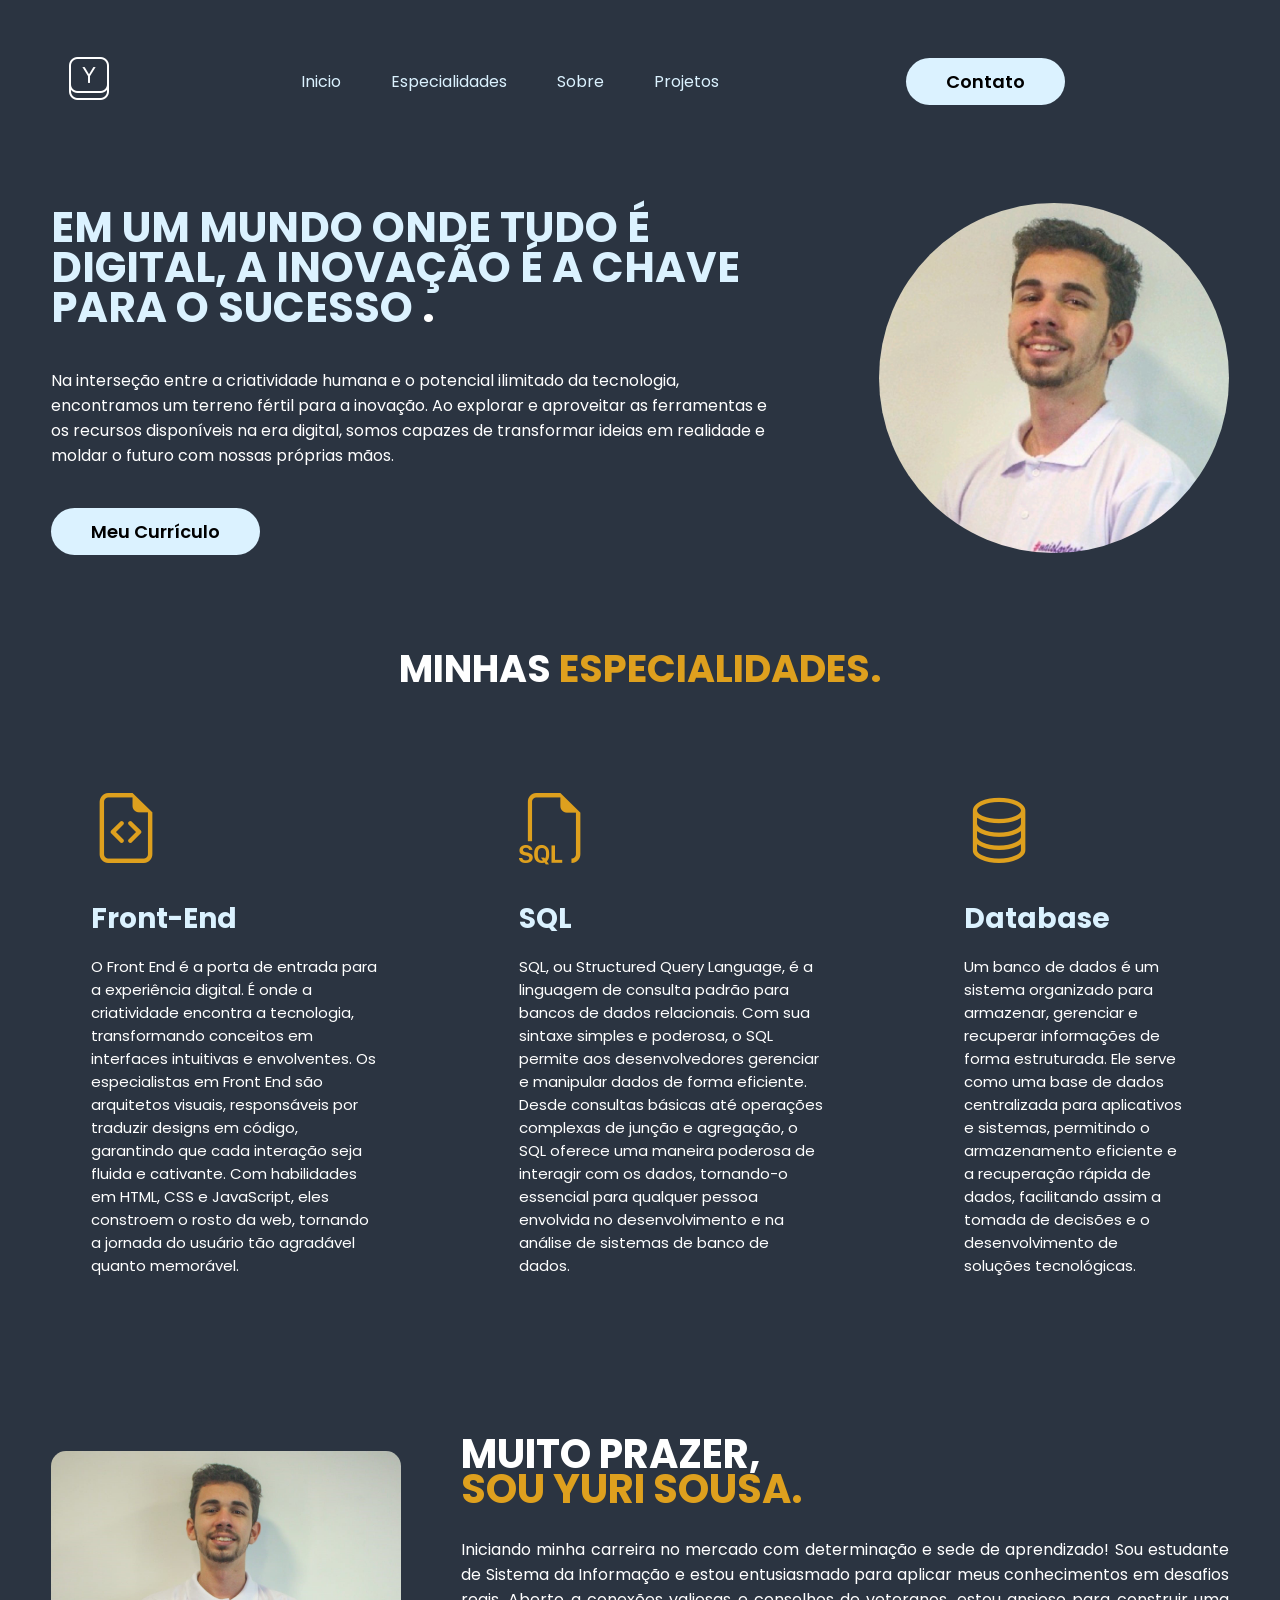
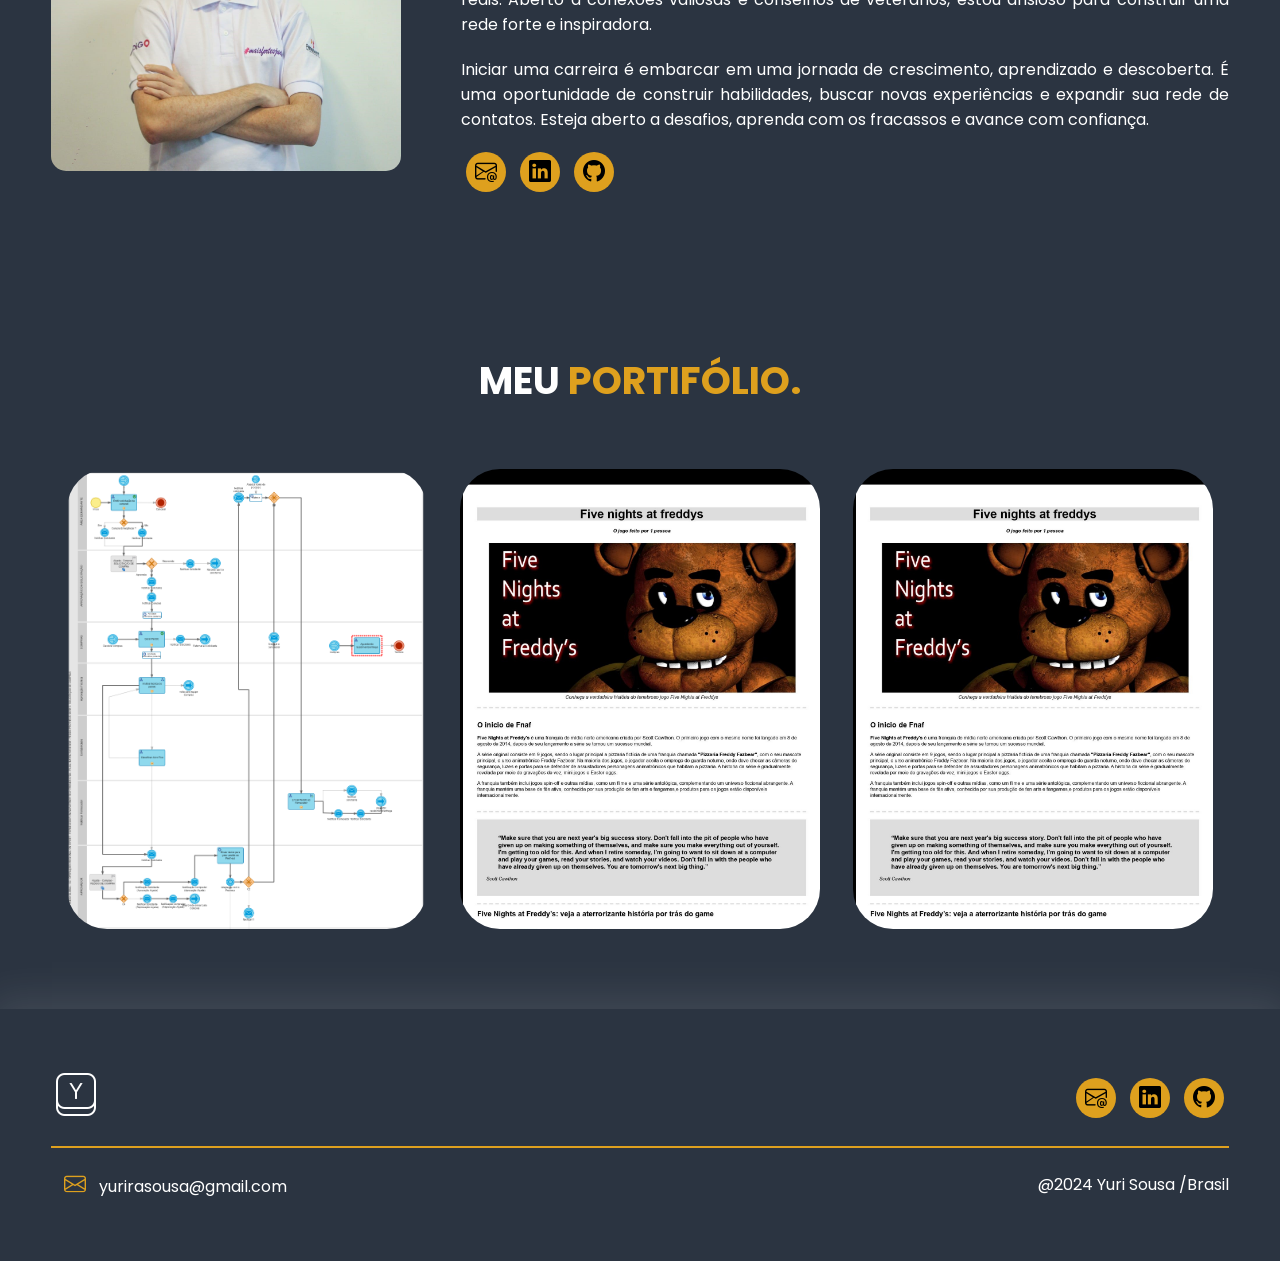
==== index.html @ 06fa5460 "Update index.html" ====
<!DOCTYPE html>
<html lang="pt-br">
<head>
    <meta charset="UTF-8">
    <meta name="viewport" content="width=device-width, initial-scale=1.0">
    <!-- google font -->
    <link rel="preconnect" href="https://fonts.googleapis.com">
    <link rel="preconnect" href="https://fonts.gstatic.com" crossorigin>
    <link href="https://fonts.googleapis.com/css2?family=Poppins:ital,wght@0,100;0,200;0,300;0,400;0,500;0,600;0,700;0,800;0,900;1,100;1,200;1,300;1,400;1,500;1,600;1,700;1,800;1,900&display=swap" rel="stylesheet">
    <!-- google font -->
    <!--boostrap -->
    <link rel="stylesheet" href="https://cdn.jsdelivr.net/npm/bootstrap-icons@1.11.3/font/bootstrap-icons.min.css">
    <!--boostrap -->
    <link rel="stylesheet" href="css/inicio.css">
    <script src="js/js.js" defer></script>
    <title>Yuri Sousa</title>
</head>
<body>
    <header>
        <div class="interface">
            <div class="logo">
                <a href="#">
                    <img src="img/icons8-tecla-y-50.png" alt="logo">
                </a>
            </div><!---Logo-->

            <nav class="menu-desktop">
                <ul>
                        <li><a href="#topo-do-site">Inicio</a></li>
                        <li><a href="#especialidades">Especialidades</a></li>
                        <li><a href="#sobre">Sobre</a></li>
                        <li><a href="#portifolio">Projetos</a></li>
                </ul>
            </nav>

            <div class="btn-contato">
                <a href="#contato"><button>Contato</button></a>
            </div><!--Btn Contato-->

            <div class="btn-abrir-menu" id="btn-menu">
                <i class="bi bi-list"></i>
            </div>

            <div class="menu-mobile" id="menu-mobile">

                <div class="btn-fechar">
                    <i class="bi bi-x"></i>
                </div> <!--btn-fechar-->

                <nav>
                    <ul>
                        <li><a href="#topo-do-site">Inicio</a></li>
                        <li><a href="#especialidades">Especialidades</a></li>
                        <li><a href="#sobre">Sobre</a></li>
                        <li><a href="#portifolio">Projetos</a></li>
                        <li><a href="#contato">Contato</a></li>
                    </ul>
                </nav>
    
            </div> <!--menu-mobile-->

            <div class="overlay-menu" id="overlay-menu">

            </div> <!--overlay-menu-->


        </div> <!--interface-->
    </header>

    <main>
        <section class="topo-do-site" id="topo-do-site">
            <div class="interface">
                <div class="flex">
                    <div class="txt-topo-site">
                        <h1>EM UM MUNDO ONDE TUDO É DIGITAL, A INOVAÇÃO É A CHAVE PARA O SUCESSO <span>.</span></h1>
                        <p>Na interseção entre a criatividade humana e o potencial ilimitado da tecnologia, encontramos um terreno fértil para a inovação. Ao explorar e aproveitar as ferramentas e os recursos disponíveis na era digital, somos capazes de transformar ideias em realidade e moldar o futuro com nossas próprias mãos.</p>
                        <div class="btn-contato">
                            <a href="pdf/curriculo.pdf" download><button>Meu Currículo</button></a>
                        </div>
                        
                    </div> <!--txt-topo-site-->
                    <div class="img-topo-site">
                        <img src="img/1664820093881.jpg" alt="minha imagem">
                    </div> <!--img-topo-site-->
                </div>
            </div><!--interface-->
        </section> <!--topo do site-->

        <section class="especialidades" id="especialidades">
            <div class="interface">
                <h2 class="titulo">MINHAS <span>ESPECIALIDADES.</span></h2>
                <div class="flex">
                    <div class="especialidades-box">
                        <i class="bi bi-file-earmark-code"></i>
                        <h3>Front-End</h3>
                        <p>O Front End é a porta de entrada para a experiência digital. É onde a criatividade encontra a tecnologia, transformando conceitos em interfaces intuitivas e envolventes. Os especialistas em Front End são arquitetos visuais, responsáveis por traduzir designs em código, garantindo que cada interação seja fluida e cativante. Com habilidades em HTML, CSS e JavaScript, eles constroem o rosto da web, tornando a jornada do usuário tão agradável quanto memorável.</p>
                    </div> <!--especialidades-box-->

                    <div class="especialidades-box">
                        <i class="bi bi-filetype-sql"></i>
                        <h3>SQL</h3>
                        <p>SQL, ou Structured Query Language, é a linguagem de consulta padrão para bancos de dados relacionais. Com sua sintaxe simples e poderosa, o SQL permite aos desenvolvedores gerenciar e manipular dados de forma eficiente. Desde consultas básicas até operações complexas de junção e agregação, o SQL oferece uma maneira poderosa de interagir com os dados, tornando-o essencial para qualquer pessoa envolvida no desenvolvimento e na análise de sistemas de banco de dados.</p>
                    </div> <!--especialidades-box-->

                    <div class="especialidades-box">
                        <i class="bi bi-database"></i>
                        <h3>Database</h3>
                        <p>Um banco de dados é um sistema organizado para armazenar, gerenciar e recuperar informações de forma estruturada. Ele serve como uma base de dados centralizada para aplicativos e sistemas, permitindo o armazenamento eficiente e a recuperação rápida de dados, facilitando assim a tomada de decisões e o desenvolvimento de soluções tecnológicas.</p>
                    </div> <!--especialidades-box-->

                </div> <!--Flex-->
            </div> <!--interface-->
        </section> <!---Especialidades--->

        <section class="sobre" id="sobre">
            <div class="interface">
                <div class="flex">
                    <div class="img-sobre">
                        <img src="img/perfil.jpg" alt="Imagem de Perfil">
                    </div> <!--img-sobre-->

                    <div class="txt-sobre">
                        <h2>MUITO PRAZER, <span>SOU YURI SOUSA.</span> </h2>
                        <P>Iniciando minha carreira no mercado com determinação e sede de aprendizado! Sou estudante de Sistema da Informação e estou entusiasmado para aplicar meus conhecimentos em desafios reais. Aberto a conexões valiosas e conselhos de veteranos, estou ansioso para construir uma rede forte e inspiradora.</P>
                        <P>Iniciar uma carreira é embarcar em uma jornada de crescimento, aprendizado e descoberta. É uma oportunidade de construir habilidades, buscar novas experiências e expandir sua rede de contatos. Esteja aberto a desafios, aprenda com os fracassos e avance com confiança.</P>

                        <div class="btn-social">
                            <a href="mailto:yurirapha74@gmail.com" target="_blank"><button><i class="bi bi-envelope-at"></i></button></a>
                            <a href="https://www.linkedin.com/in/yuri-raphael/" target="_blank"><button><i class="bi bi-linkedin"></i></button></a>
                            <a href="https://github.com/YuriRASousa" target="_blank"><button><i class="bi bi-github"></i></button></a>
                        </div>
                    </div> <!--txt-sobre-->
                </div>
            </div> <!--interface--->
        </section> <!--sobre--->

        <section class="portifolio" id="portifolio">
            <div class="interface">
                <h2 class="titulo">MEU <span>PORTIFÓLIO.</span></h2>
                <div class="flex">
                    <div class="img-port" style="background-image: url(img/cafeImageExport.png);">
                        <div class="overlay">PROJETO1</div>
                    </div>
                    <div class="img-port" style="background-image: url(img/Página\ de\ tributo_\ FNAF.jpg);">
                        <div class="overlay">PROJETO2</div>
                    </div>
                    <div class="img-port" style="background-image: url(img/Página\ de\ tributo_\ FNAF.jpg);">
                        <div class="overlay">PROJETO3</div>
                    </div>
                </div>
            </div> <!--interface-->
        </section> <!--portifolio-->
    </main>

    <footer id="contato">
        <div class="interface">
            <div class="line-footer">
                <div class="flex">
                    <div class="logo-footer">
                        <img src="img/icons8-tecla-y-50.png" alt="Logomarca da pagina">
                    </div> <!--logo-footer-->
                    <div class="btn-social">
                        <a href="mailto:yurirapha74@gmail.com" target="_blank"><button><i class="bi bi-envelope-at"></i></button></a>
                        <a href="https://www.linkedin.com/in/yuri-raphael/" target="_blank"><button><i class="bi bi-linkedin"></i></button></a>
                        <a href="https://github.com/YuriRASousa" target="_blank"><button><i class="bi bi-github"></i></button></a>
                    </div><!--btn-social-->
                </div> <!--flex-->
            </div> <!--line-footer-->
                
            <div class="line-footer borda">
                <div class="flex">
                    <div class="txt-rodape">
                        <p><i class="bi bi-envelope"></i><a href="mailto:yurirasousa@gmail.com">yurirasousa@gmail.com</a></p>
                    </div>
                    <div class="txt-rodape">
                        <p>@2024 Yuri Sousa /Brasil</p>
                    </div>
                </div> <!--flex-->
            </div> <!--line-footer-->
        </div> <!--interface-->
    </footer>
</body>
</html>
---- css/inicio.css ----
/* Estilo Geral */
*{
    margin: 0;
    padding: 0;
    box-sizing: border-box;
    font-family: "Poppins", sans-serif;
}
html{
    scroll-behavior: smooth;
}
body{
    background-color: #2B3441; /* BACKGROUND*/
    height: 100vh;
}
.interface{
    max-width: 1280px;
    margin: 0 auto;
}

.flex{
    display: flex; 
}
.btn-contato button{
    padding: 10px 40px;
    font-size: 18px;
    font-weight: 600;
    background-color: #DBF2FF; /*Cor do botao*/
    border: 0;
    border-radius: 30px;
    cursor: pointer;
    transition: .2s;
}
button:hover{
    box-shadow: 0px 0px 8px #DBF2FF; /* cor da sombra do botao */
    transform: scale(1.05);
}
h2.titulo{
    color: white;
    font-size:  38px;
    text-align: center;
}
h2.titulo span{
    color: #DEA01E;
}



/* Estilo do cabeçalho */
header{
    padding: 40px 4%;
}
header > .interface{
    display: flex;
    align-items: center;
    justify-content: space-between;
}
header a{
    color: #DBF2FF; /* cor da fonte quando o mouse NAO esta em cima */
    text-decoration: none;
    padding: 13px;
    display: inline-block;
    transition: .2s;
}
header a:hover{
    color: #DEA01E; /* cor da fonte quando o mouse esta em cima */
    transform: scale(1.05);
}
header nav ul{
    list-style-type: none;
}
header nav.menu-desktop ul li{
    display: inline-block;
    padding: 10px;
}
/* estilo menu mobile */
.menu-mobile{
    background-color: #2B3441;
    height: 100vh;
    position: fixed;
    top: 0;
    right: 0;
    z-index:  9999;
    width: 0%;
    overflow: hidden;
    transition: .5s;
}
.menu-mobile nav ul{
    text-align: right;
}

.menu-mobile nav ul li a{
    color: white;
    font-size: 20px;
    font-weight: 300;
    padding: 20px 8%;
    display: block;
}
.menu-mobile nav ul li a:hover{
    background-color: #DBF2FF;
    color: #2B3441;
}

.menu-mobile .btn-fechar{
    padding: 20px 5%;
}

.menu-mobile .btn-fechar i{
    color: #DEA01E;
    font-size: 35px;
}

.btn-abrir-menu i{
    color: #DEA01E;
    font-size: 45px;
    display: none;
}
.overlay-menu{
    background-color: #2B3441;
    width: 100%;
    height: 100%;
    position: fixed;
    top: 0;
    left: 0;
    z-index: 8888;
    display: none;
}

.menu-mobile.abrir-menu{
    width: 70%;
}
.menu-mobile.abrir-menu ~ .overlay-menu{
    display: block;
}

/* ESTILO DO TOPO DO SITE */

section.topo-do-site{
    padding: 40px 4%;
}
section.topo-do-site .flex{
    align-items: center;
    justify-content: center;
    gap: 90px;
}
.topo-do-site h1{
    color: #DBF2FF;
    font-size: 42px;
    line-height: 40px;
}
.topo-do-site .txt-topo-site h1 span{ 
    color: white; /* TROCA A COR DO PONTO */
}
.topo-do-site .txt-topo-site p{
    color: white;
    margin: 40px 0;
}
.topo-do-site  .img-topo-site img{
    /* arrumando a imagem */
    width: 350px;
    height: auto;
    border-radius: 50%;
    /* Arrumando a imagem */
    position: relative;animation: flutuar 3s ease-in-out infinite alternate;
}
@keyframes flutuar{
    0%{
        top: 0;
    }
    100%{
        top: 30px;
    }
}

/* ESTILO DAS ESPECIALIDADES */
section.especialidades{
    padding: 40px 4%;
}
section.especialidades .flex{
    gap: 60px;
}
.especialidades .especialidades-box{
    color: white;
    padding: 40px;
    margin-top:  40px;
    border-radius: 20px;
    transition: .2s;
}
.especialidades .especialidades-box:hover{
    transform: scale(1.05);
    box-shadow: 0 0 20px #DBF2FF;
}   

.especialidades .especialidades-box i{
    font-size: 70px;
    color: #DEA01E; 
}
.especialidades .especialidades-box h3{
    font-size: 28px;
    margin: 15px 0;
    color: #DBF2FF;
}
.especialidades .especialidades-box p{
    font-size: 15px;
}


/* estilo do sobre */
section.sobre{
    padding: 80px 4%;
}

.img-sobre img{ 
    width: 350px;
    height: auto;
    border-radius: 15px;
}

section.sobre .flex{
    align-items: center;
    gap: 60px;
}

.sobre .txt-sobre{
    color: white;
}

.sobre .txt-sobre h2{
    font-size: 40px;
    line-height: 35px;
    margin-bottom: 30px;
}
.sobre .txt-sobre h2 span{
    color: #DEA01E;
    display: block;
}
.sobre .txt-sobre p {
    margin: 20px 0;
    text-align: justify;
}
.btn-social button{
    width: 40px;
    height: 40px;
    border-radius: 50%;
    border: none;
    background-color:#DEA01E;
    font-size: 22px;
    cursor: pointer;
    margin: 0 5px;
    transition: .2s;
}
/* estilo do portifolio */
section.portifolio{
    padding: 80px 4%;
}

section.portifolio .flex{
    justify-content: space-around;
    margin-top: 60px;
}

.img-port{
    width: 360px;
    height: 460px;
    background-size: cover;    
    background-position: 100% 0%;
    transition: 8s;
    cursor: pointer;
    border-radius: 40px;
    position: relative;
}
.img-port:hover{
    background-position: 100% 100%;
}
.overlay{
    position: absolute;
    top: 0;
    left: 0;
    width: 100%;
    height: 100%;
    border-radius: 40px;
    display: flex;
    align-items: center;
    justify-content: center;
    font-size: 24px;
    font-weight: 600;
    background-color: #000000b8;
    color: white;
    opacity: 0;
    transition: .5s;
}
.overlay:hover{
    opacity: 1;
}

/* ESTILO DO RODA PE */

footer{
    padding: 40px 4%;
    box-shadow: 0 0 40px 10px rgba(255, 255, 255, 0.11);
}

footer .flex{
    justify-content: space-between;
    align-items: center;
}

.line-footer{
    padding: 20px 0;

}

.borda{
    border-top: 2px solid #DEA01E;
}

footer .line-footer p i{
    color: #DEA01E;
    font-size: 22px;
    padding: 13px;
}

footer .line-footer p a{
    color: white;
    text-decoration: none;
}
footer .line-footer .txt-rodape p{
    color: white;
}

/* repesponsivo */
@media screen and (max-width: 1020px){
    /* CLASSES GERAIS */
    .flex{ 
        flex-direction: column;
    }
    .topo-do-site .flex{
        flex-direction: column-reverse;
    }
    .sobre .flex{
        flex-direction: column-reverse;
    }

    h2.titulo{
        font-size:  34px;
        line-height: 30px;
    }

    /* CABEÇALHO */
    .menu-desktop, .btn-contato{
        display: none;
    }
    .btn-abrir-menu i{
        display: block;
    }
    /* topo do site */
    section.topo-do-site{
        padding: 20px 8%;
    }

    .topo-do-site h1{
        font-size: 30px;
    }
    .topo-do-site .img-topo-site img{
        width: 100%;
    }
    section.topo-do-site .flex{
        gap: 40px;
    }

    /* especialidades */
    section.especialidades{
        padding: 40px 8%;
    }

    /* SOBRE */
    section.sobre{
        padding: 80px 8%;
    }
    .sobre .txt-sobre h2{
        font-size: 32px;
        line-height: 35px;
        text-align: center;
    }

    .btn-social{
        text-align: center;
    }
    .img-sobre img{
        width: 100%;
    }

    /* portifolio */
    section.portifolio{
        padding: 80px 8%;
    }
    .img-port{
        width: 100%;
        max-width: 360px;
        margin: 0 auto;
    }
    section.portifolio .flex{
        gap: 50px;
    }

    /* rodape */
    footer .flex{
        gap: 8px;
    }
}
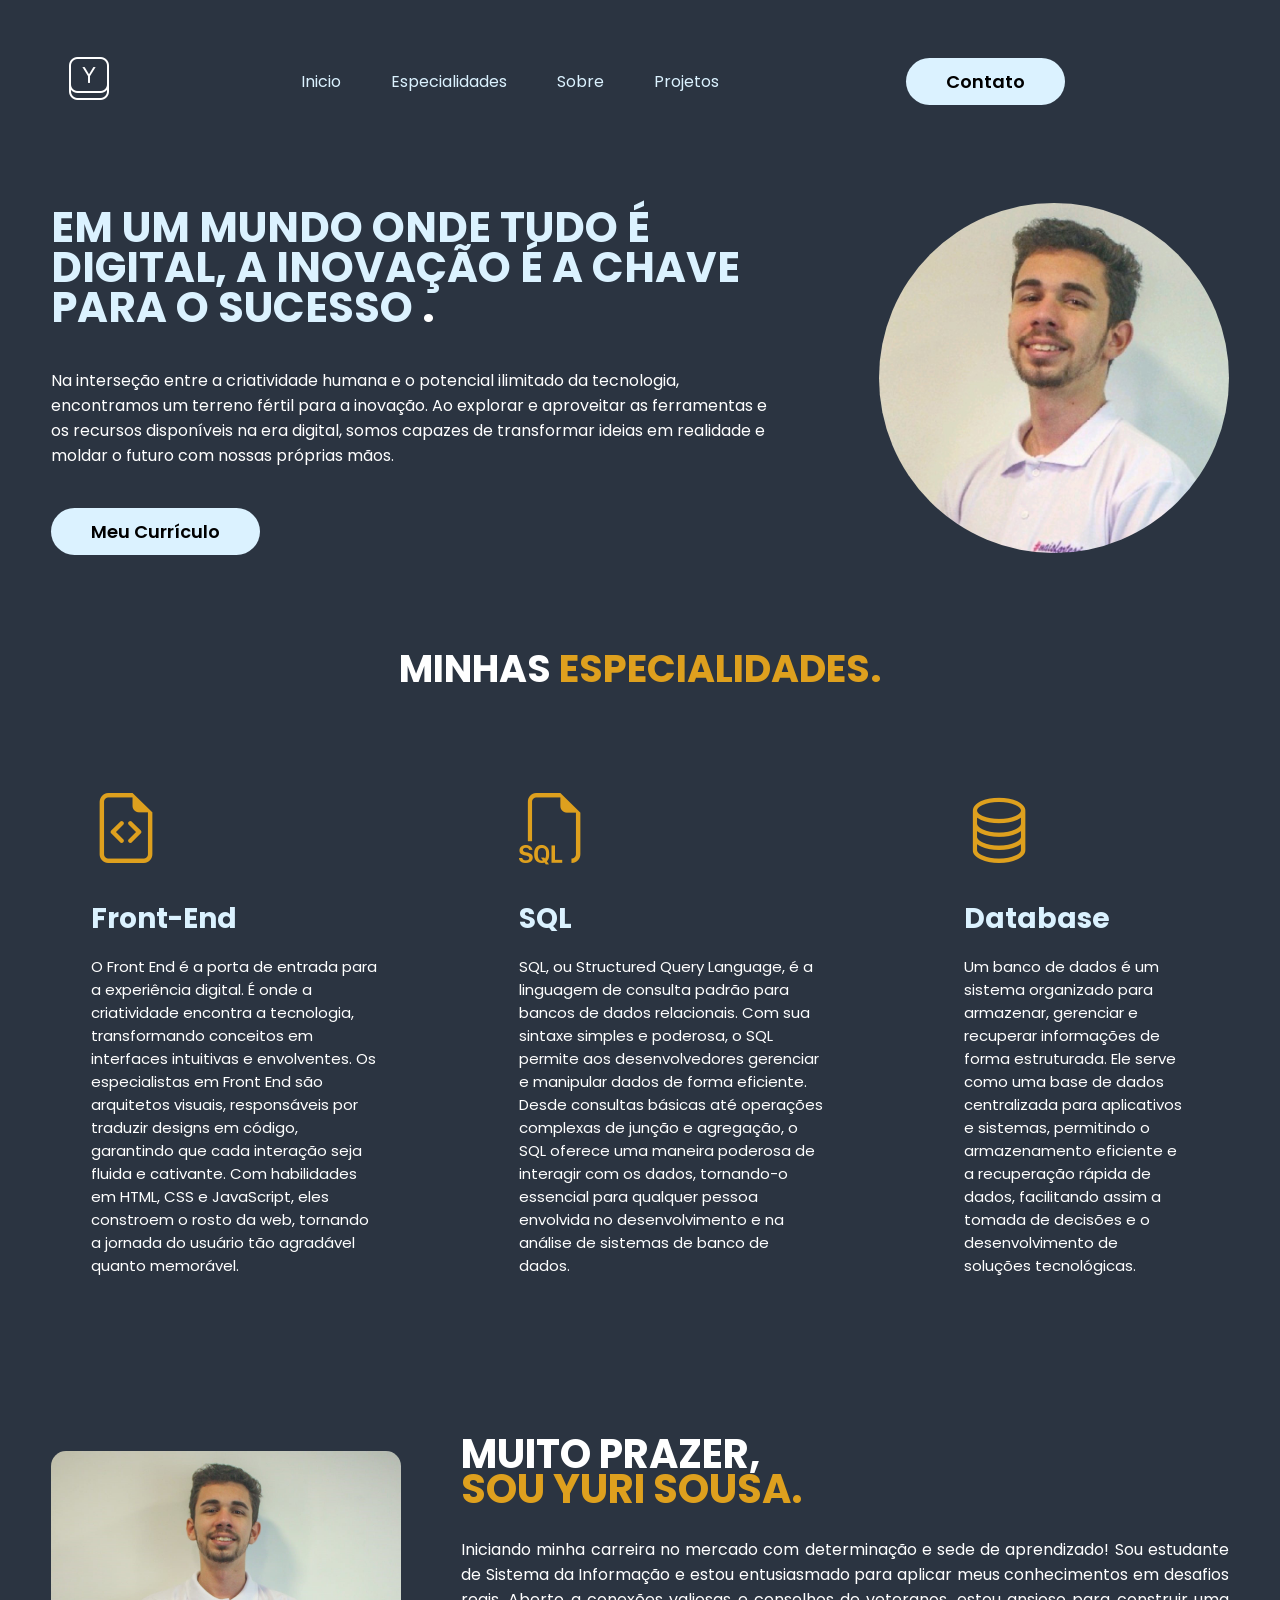
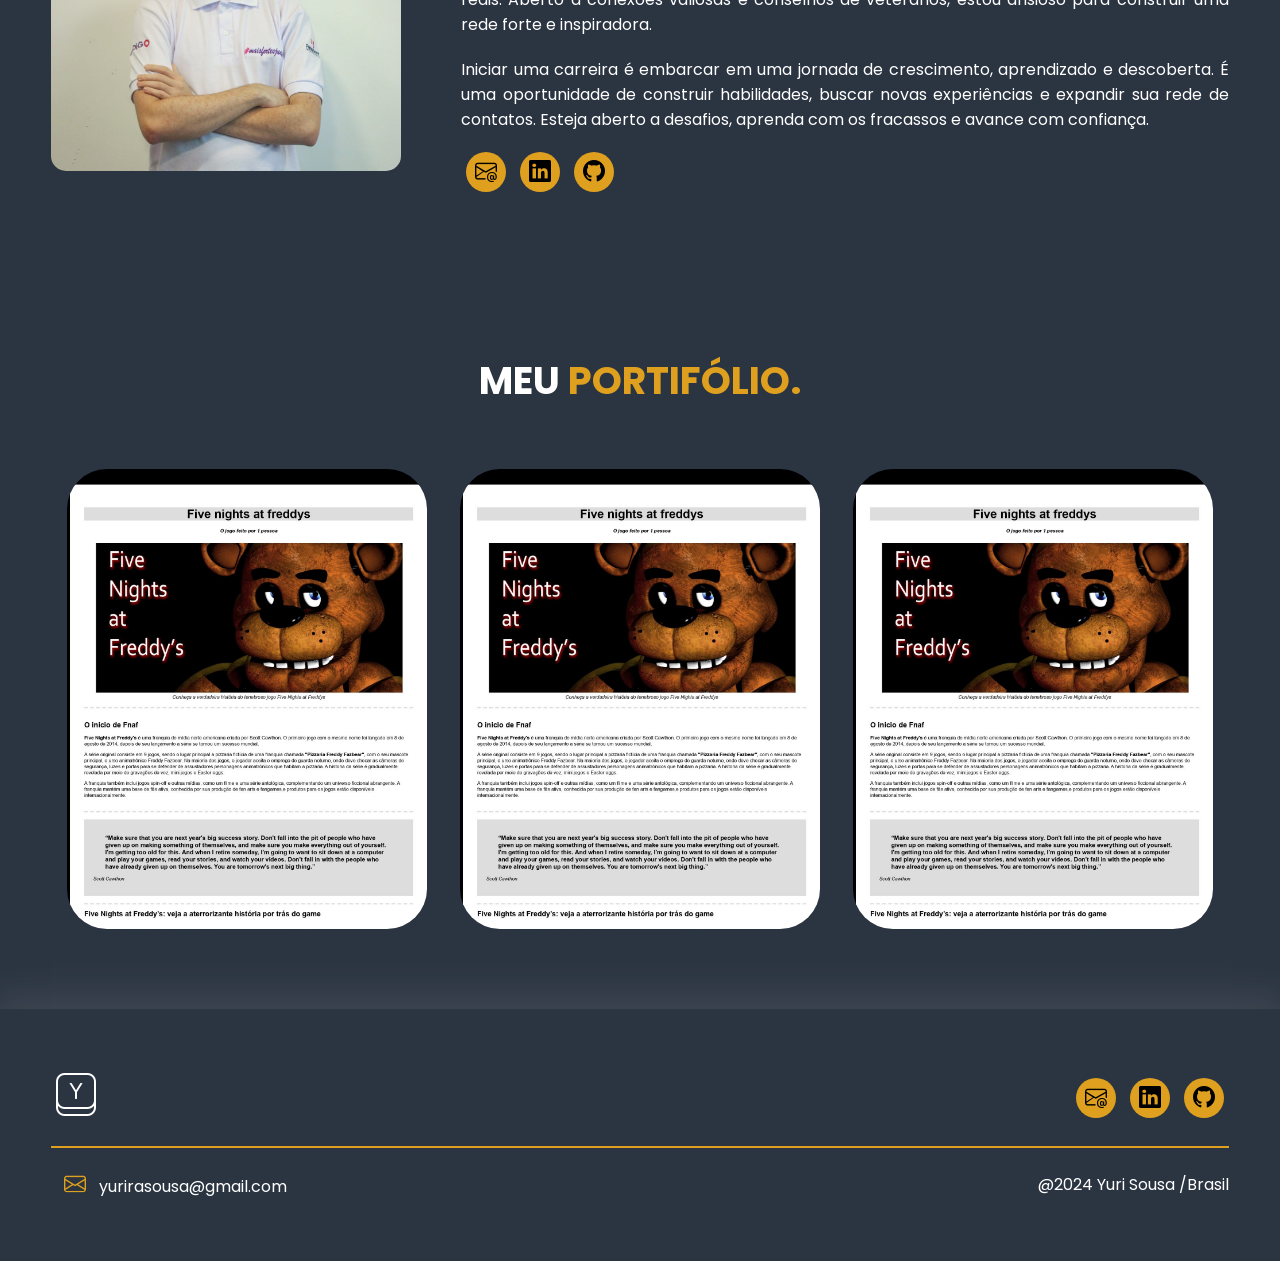
==== commit 8af7e6ca: "Update index.html" ====
--- a/index.html
+++ b/index.html
@@ -138,7 +138,7 @@
             <div class="interface">
                 <h2 class="titulo">MEU <span>PORTIFÓLIO.</span></h2>
                 <div class="flex">
-                    <div class="img-port" style="background-image: url(img/cafeImageExport.png);">
+                    <div class="img-port" style="background-image: url(img/Página\ de\ tributo_\ FNAF.jpg);">
                         <div class="overlay">PROJETO1</div>
                     </div>
                     <div class="img-port" style="background-image: url(img/Página\ de\ tributo_\ FNAF.jpg);">
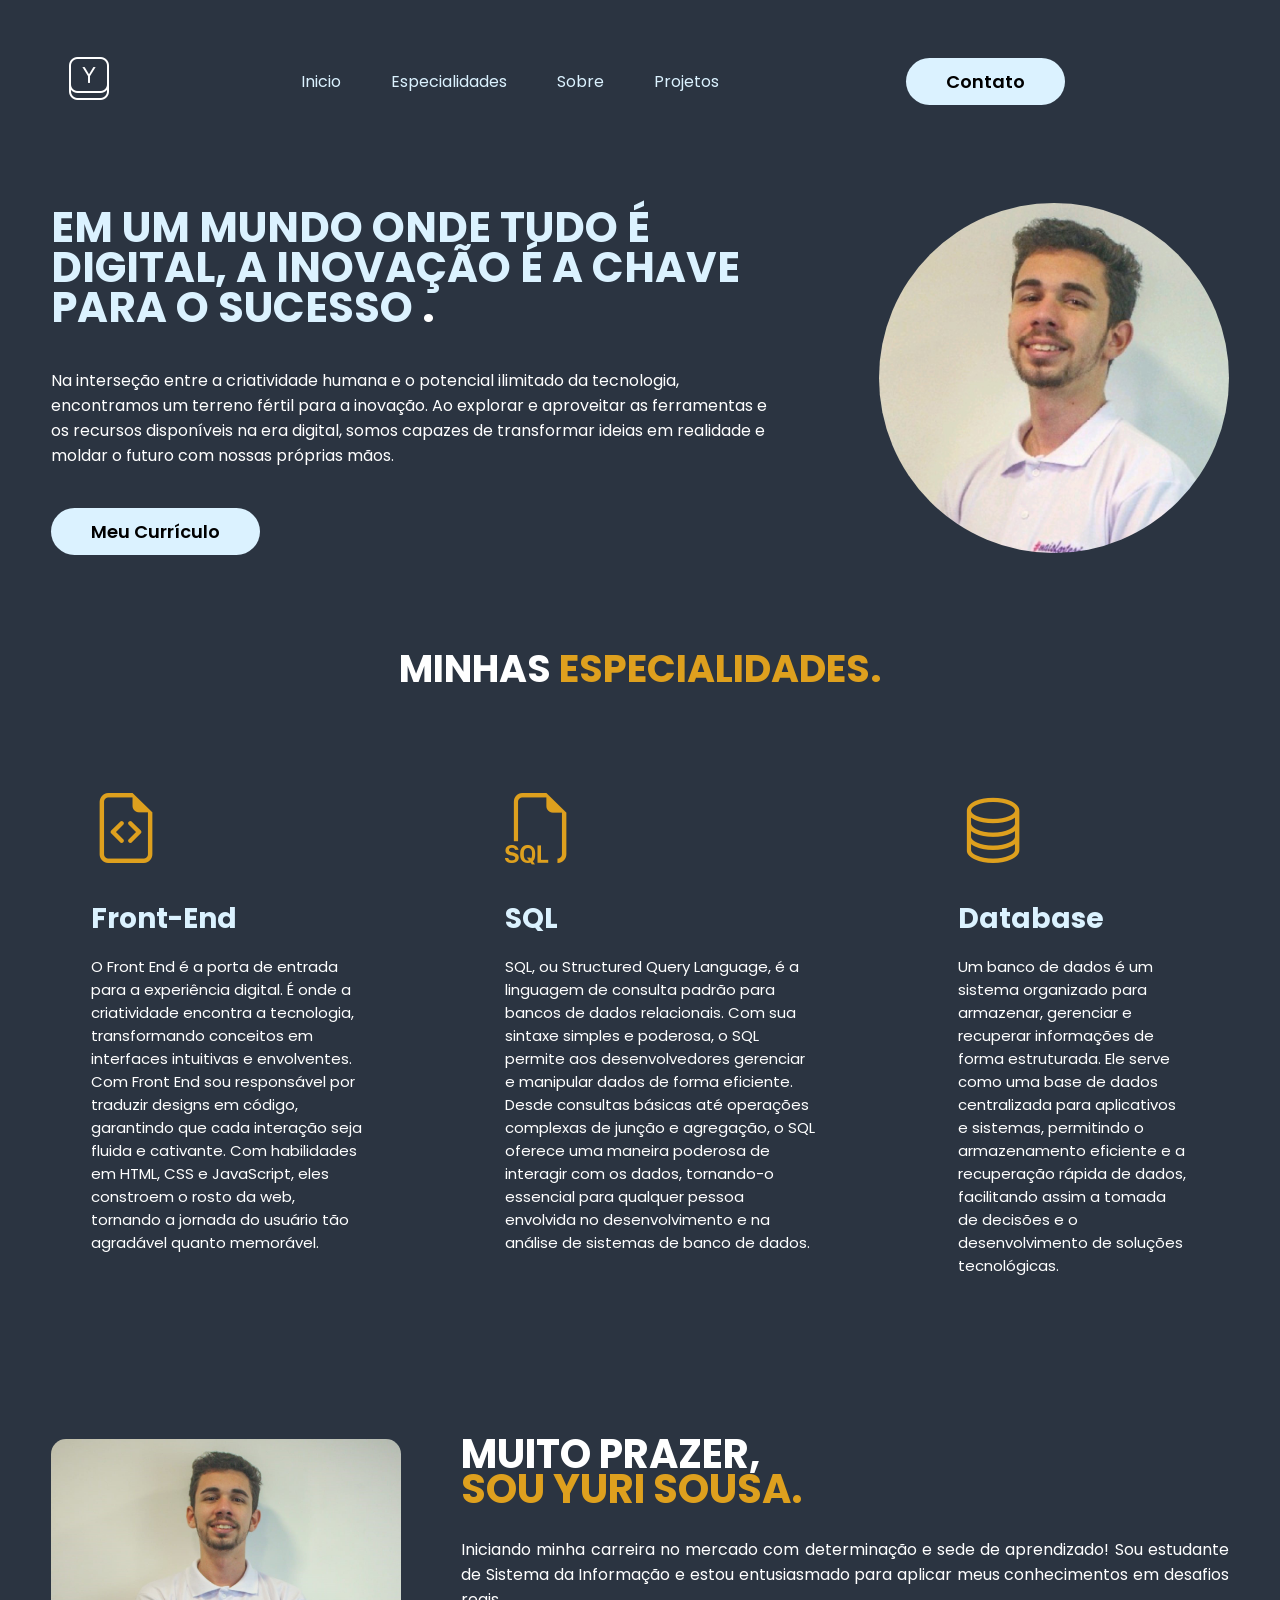
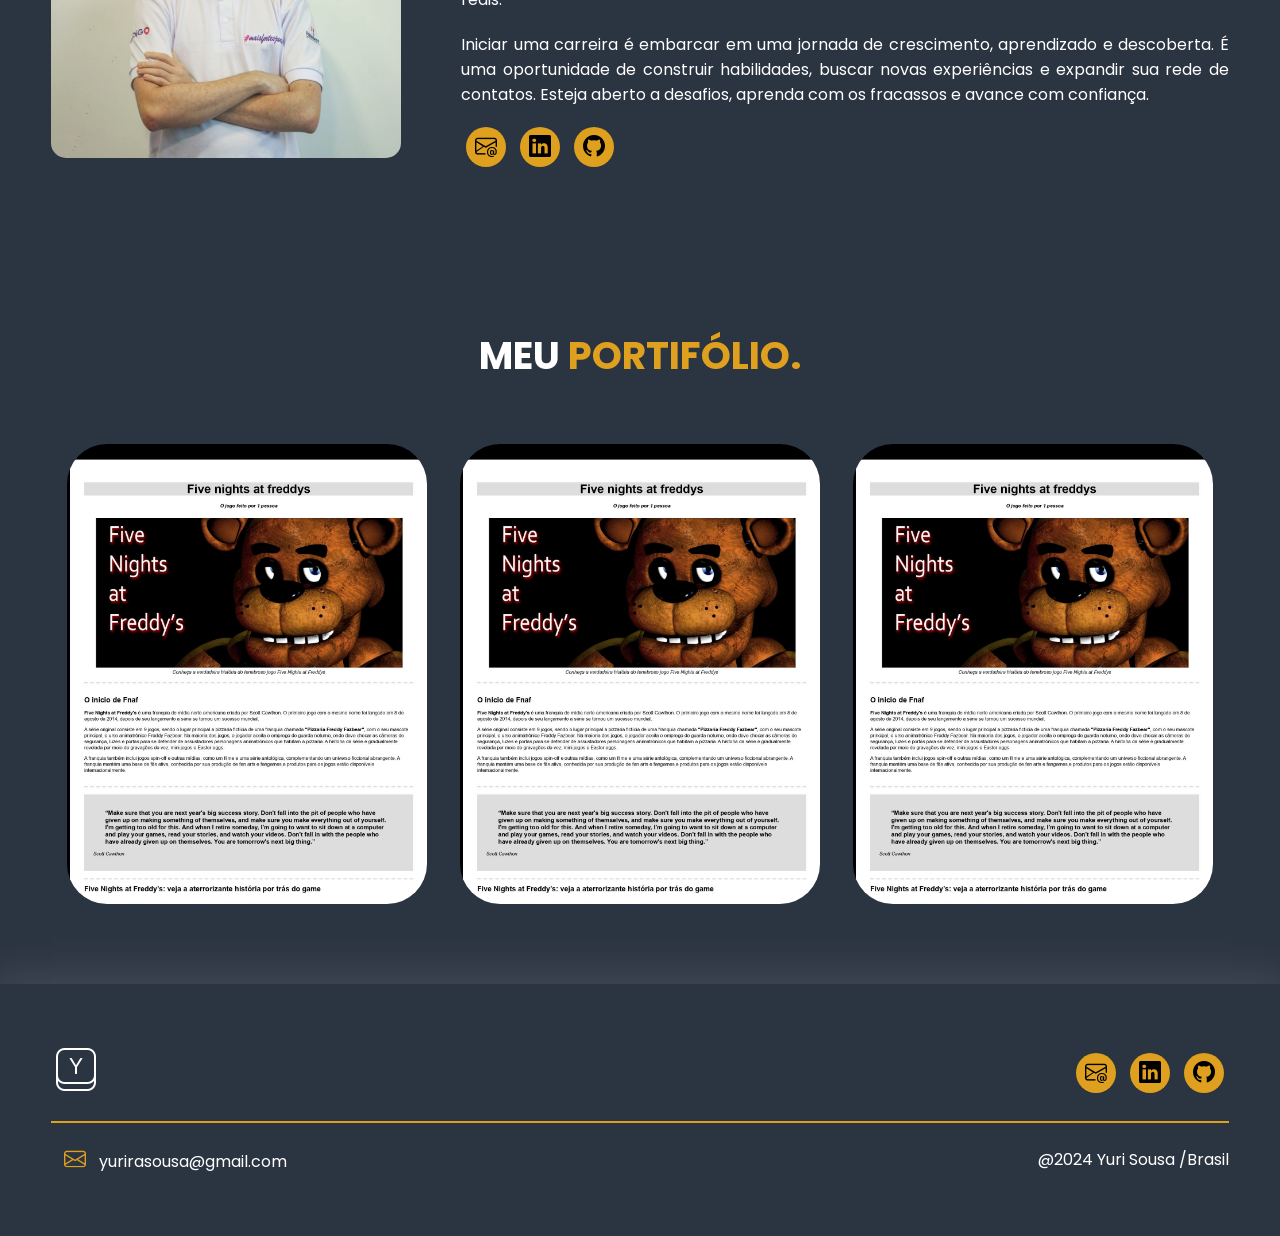
==== commit ff2a71d7: "mudança de texto" ====
--- a/index.html
+++ b/index.html
@@ -1,12 +1,15 @@
 <!DOCTYPE html>
 <html lang="pt-br">
+
 <head>
     <meta charset="UTF-8">
     <meta name="viewport" content="width=device-width, initial-scale=1.0">
     <!-- google font -->
     <link rel="preconnect" href="https://fonts.googleapis.com">
     <link rel="preconnect" href="https://fonts.gstatic.com" crossorigin>
-    <link href="https://fonts.googleapis.com/css2?family=Poppins:ital,wght@0,100;0,200;0,300;0,400;0,500;0,600;0,700;0,800;0,900;1,100;1,200;1,300;1,400;1,500;1,600;1,700;1,800;1,900&display=swap" rel="stylesheet">
+    <link
+        href="https://fonts.googleapis.com/css2?family=Poppins:ital,wght@0,100;0,200;0,300;0,400;0,500;0,600;0,700;0,800;0,900;1,100;1,200;1,300;1,400;1,500;1,600;1,700;1,800;1,900&display=swap"
+        rel="stylesheet">
     <!-- google font -->
     <!--boostrap -->
     <link rel="stylesheet" href="https://cdn.jsdelivr.net/npm/bootstrap-icons@1.11.3/font/bootstrap-icons.min.css">
@@ -15,6 +18,7 @@
     <script src="js/js.js" defer></script>
     <title>Yuri Sousa</title>
 </head>
+
 <body>
     <header>
         <div class="interface">
@@ -26,10 +30,10 @@
 
             <nav class="menu-desktop">
                 <ul>
-                        <li><a href="#topo-do-site">Inicio</a></li>
-                        <li><a href="#especialidades">Especialidades</a></li>
-                        <li><a href="#sobre">Sobre</a></li>
-                        <li><a href="#portifolio">Projetos</a></li>
+                    <li><a href="#topo-do-site">Inicio</a></li>
+                    <li><a href="#especialidades">Especialidades</a></li>
+                    <li><a href="#sobre">Sobre</a></li>
+                    <li><a href="#portifolio">Projetos</a></li>
                 </ul>
             </nav>
 
@@ -56,7 +60,7 @@
                         <li><a href="#contato">Contato</a></li>
                     </ul>
                 </nav>
-    
+
             </div> <!--menu-mobile-->
 
             <div class="overlay-menu" id="overlay-menu">
@@ -73,11 +77,14 @@
                 <div class="flex">
                     <div class="txt-topo-site">
                         <h1>EM UM MUNDO ONDE TUDO É DIGITAL, A INOVAÇÃO É A CHAVE PARA O SUCESSO <span>.</span></h1>
-                        <p>Na interseção entre a criatividade humana e o potencial ilimitado da tecnologia, encontramos um terreno fértil para a inovação. Ao explorar e aproveitar as ferramentas e os recursos disponíveis na era digital, somos capazes de transformar ideias em realidade e moldar o futuro com nossas próprias mãos.</p>
+                        <p>Na interseção entre a criatividade humana e o potencial ilimitado da tecnologia, encontramos
+                            um terreno fértil para a inovação. Ao explorar e aproveitar as ferramentas e os recursos
+                            disponíveis na era digital, somos capazes de transformar ideias em realidade e moldar o
+                            futuro com nossas próprias mãos.</p>
                         <div class="btn-contato">
                             <a href="pdf/curriculo.pdf" download><button>Meu Currículo</button></a>
                         </div>
-                        
+
                     </div> <!--txt-topo-site-->
                     <div class="img-topo-site">
                         <img src="img/1664820093881.jpg" alt="minha imagem">
@@ -93,19 +100,30 @@
                     <div class="especialidades-box">
                         <i class="bi bi-file-earmark-code"></i>
                         <h3>Front-End</h3>
-                        <p>O Front End é a porta de entrada para a experiência digital. É onde a criatividade encontra a tecnologia, transformando conceitos em interfaces intuitivas e envolventes. Os especialistas em Front End são arquitetos visuais, responsáveis por traduzir designs em código, garantindo que cada interação seja fluida e cativante. Com habilidades em HTML, CSS e JavaScript, eles constroem o rosto da web, tornando a jornada do usuário tão agradável quanto memorável.</p>
+                        <p>O Front End é a porta de entrada para a experiência digital. É onde a criatividade encontra a
+                            tecnologia, transformando conceitos em interfaces intuitivas e envolventes. Com Front End sou responsável por traduzir designs em código, garantindo
+                            que cada interação seja fluida e cativante. Com habilidades em HTML, CSS e JavaScript, eles
+                            constroem o rosto da web, tornando a jornada do usuário tão agradável quanto memorável.</p>
                     </div> <!--especialidades-box-->
 
                     <div class="especialidades-box">
                         <i class="bi bi-filetype-sql"></i>
                         <h3>SQL</h3>
-                        <p>SQL, ou Structured Query Language, é a linguagem de consulta padrão para bancos de dados relacionais. Com sua sintaxe simples e poderosa, o SQL permite aos desenvolvedores gerenciar e manipular dados de forma eficiente. Desde consultas básicas até operações complexas de junção e agregação, o SQL oferece uma maneira poderosa de interagir com os dados, tornando-o essencial para qualquer pessoa envolvida no desenvolvimento e na análise de sistemas de banco de dados.</p>
+                        <p>SQL, ou Structured Query Language, é a linguagem de consulta padrão para bancos de dados
+                            relacionais. Com sua sintaxe simples e poderosa, o SQL permite aos desenvolvedores gerenciar
+                            e manipular dados de forma eficiente. Desde consultas básicas até operações complexas de
+                            junção e agregação, o SQL oferece uma maneira poderosa de interagir com os dados, tornando-o
+                            essencial para qualquer pessoa envolvida no desenvolvimento e na análise de sistemas de
+                            banco de dados.</p>
                     </div> <!--especialidades-box-->
 
                     <div class="especialidades-box">
                         <i class="bi bi-database"></i>
                         <h3>Database</h3>
-                        <p>Um banco de dados é um sistema organizado para armazenar, gerenciar e recuperar informações de forma estruturada. Ele serve como uma base de dados centralizada para aplicativos e sistemas, permitindo o armazenamento eficiente e a recuperação rápida de dados, facilitando assim a tomada de decisões e o desenvolvimento de soluções tecnológicas.</p>
+                        <p>Um banco de dados é um sistema organizado para armazenar, gerenciar e recuperar informações
+                            de forma estruturada. Ele serve como uma base de dados centralizada para aplicativos e
+                            sistemas, permitindo o armazenamento eficiente e a recuperação rápida de dados, facilitando
+                            assim a tomada de decisões e o desenvolvimento de soluções tecnológicas.</p>
                     </div> <!--especialidades-box-->
 
                 </div> <!--Flex-->
@@ -121,13 +139,20 @@
 
                     <div class="txt-sobre">
                         <h2>MUITO PRAZER, <span>SOU YURI SOUSA.</span> </h2>
-                        <P>Iniciando minha carreira no mercado com determinação e sede de aprendizado! Sou estudante de Sistema da Informação e estou entusiasmado para aplicar meus conhecimentos em desafios reais. Aberto a conexões valiosas e conselhos de veteranos, estou ansioso para construir uma rede forte e inspiradora.</P>
-                        <P>Iniciar uma carreira é embarcar em uma jornada de crescimento, aprendizado e descoberta. É uma oportunidade de construir habilidades, buscar novas experiências e expandir sua rede de contatos. Esteja aberto a desafios, aprenda com os fracassos e avance com confiança.</P>
+                        <P>Iniciando minha carreira no mercado com determinação e sede de aprendizado! Sou estudante de
+                            Sistema da Informação e estou entusiasmado para aplicar meus conhecimentos em desafios
+                            reais.</P>
+                        <P>Iniciar uma carreira é embarcar em uma jornada de crescimento, aprendizado e descoberta. É
+                            uma oportunidade de construir habilidades, buscar novas experiências e expandir sua rede de
+                            contatos. Esteja aberto a desafios, aprenda com os fracassos e avance com confiança.</P>
 
                         <div class="btn-social">
-                            <a href="mailto:yurirapha74@gmail.com" target="_blank"><button><i class="bi bi-envelope-at"></i></button></a>
-                            <a href="https://www.linkedin.com/in/yuri-raphael/" target="_blank"><button><i class="bi bi-linkedin"></i></button></a>
-                            <a href="https://github.com/YuriRASousa" target="_blank"><button><i class="bi bi-github"></i></button></a>
+                            <a href="mailto:yurirapha74@gmail.com" target="_blank"><button><i
+                                        class="bi bi-envelope-at"></i></button></a>
+                            <a href="https://www.linkedin.com/in/yuri-raphael/" target="_blank"><button><i
+                                        class="bi bi-linkedin"></i></button></a>
+                            <a href="https://github.com/YuriRASousa" target="_blank"><button><i
+                                        class="bi bi-github"></i></button></a>
                         </div>
                     </div> <!--txt-sobre-->
                 </div>
@@ -160,17 +185,21 @@
                         <img src="img/icons8-tecla-y-50.png" alt="Logomarca da pagina">
                     </div> <!--logo-footer-->
                     <div class="btn-social">
-                        <a href="mailto:yurirapha74@gmail.com" target="_blank"><button><i class="bi bi-envelope-at"></i></button></a>
-                        <a href="https://www.linkedin.com/in/yuri-raphael/" target="_blank"><button><i class="bi bi-linkedin"></i></button></a>
-                        <a href="https://github.com/YuriRASousa" target="_blank"><button><i class="bi bi-github"></i></button></a>
+                        <a href="mailto:yurirapha74@gmail.com" target="_blank"><button><i
+                                    class="bi bi-envelope-at"></i></button></a>
+                        <a href="https://www.linkedin.com/in/yuri-raphael/" target="_blank"><button><i
+                                    class="bi bi-linkedin"></i></button></a>
+                        <a href="https://github.com/YuriRASousa" target="_blank"><button><i
+                                    class="bi bi-github"></i></button></a>
                     </div><!--btn-social-->
                 </div> <!--flex-->
             </div> <!--line-footer-->
-                
+
             <div class="line-footer borda">
                 <div class="flex">
                     <div class="txt-rodape">
-                        <p><i class="bi bi-envelope"></i><a href="mailto:yurirasousa@gmail.com">yurirasousa@gmail.com</a></p>
+                        <p><i class="bi bi-envelope"></i><a
+                                href="mailto:yurirasousa@gmail.com">yurirasousa@gmail.com</a></p>
                     </div>
                     <div class="txt-rodape">
                         <p>@2024 Yuri Sousa /Brasil</p>
@@ -180,4 +209,5 @@
         </div> <!--interface-->
     </footer>
 </body>
-</html>
+
+</html>
--- a/css/inicio.css
+++ b/css/inicio.css
@@ -247,6 +247,7 @@
     cursor: pointer;
     margin: 0 5px;
     transition: .2s;
+    text-decoration: none;
 }
 /* estilo do portifolio */
 section.portifolio{
@@ -384,6 +385,7 @@
 
     .btn-social{
         text-align: center;
+        text-decoration: none;
     }
     .img-sobre img{
         width: 100%;
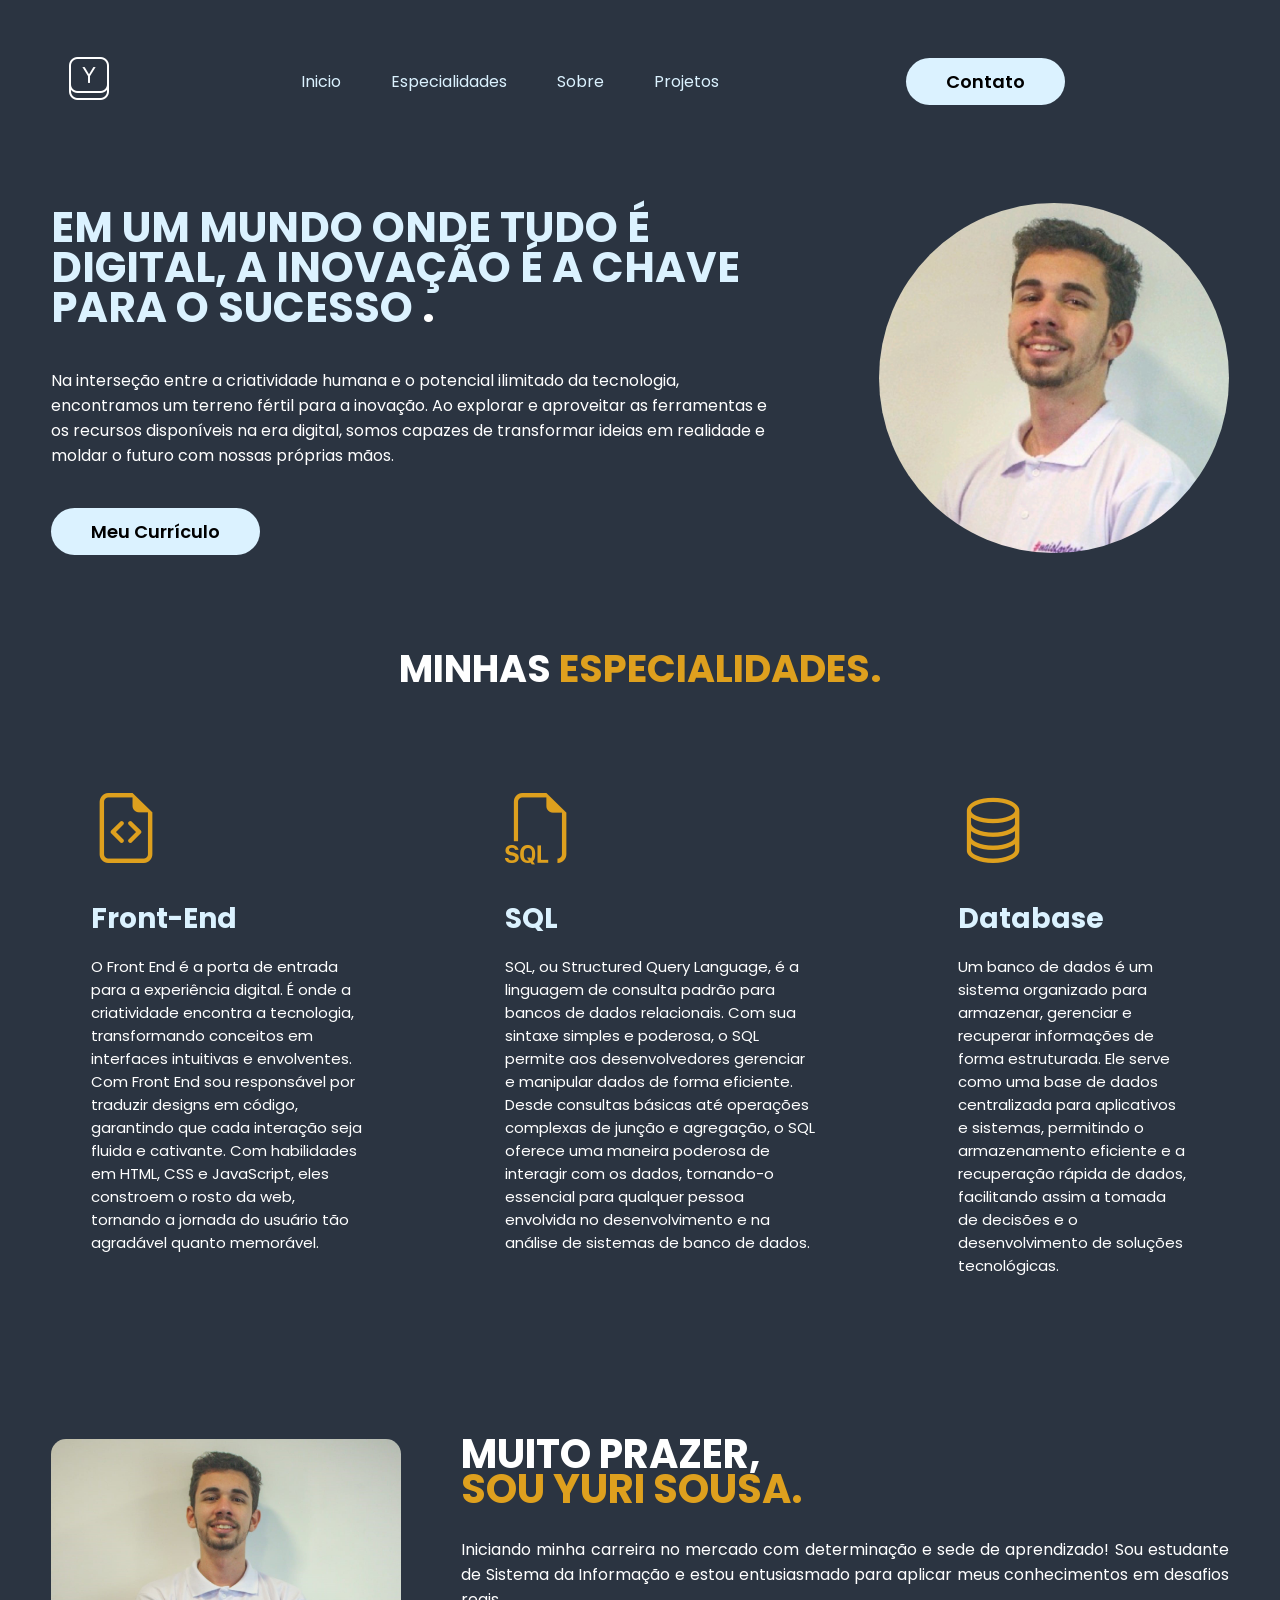
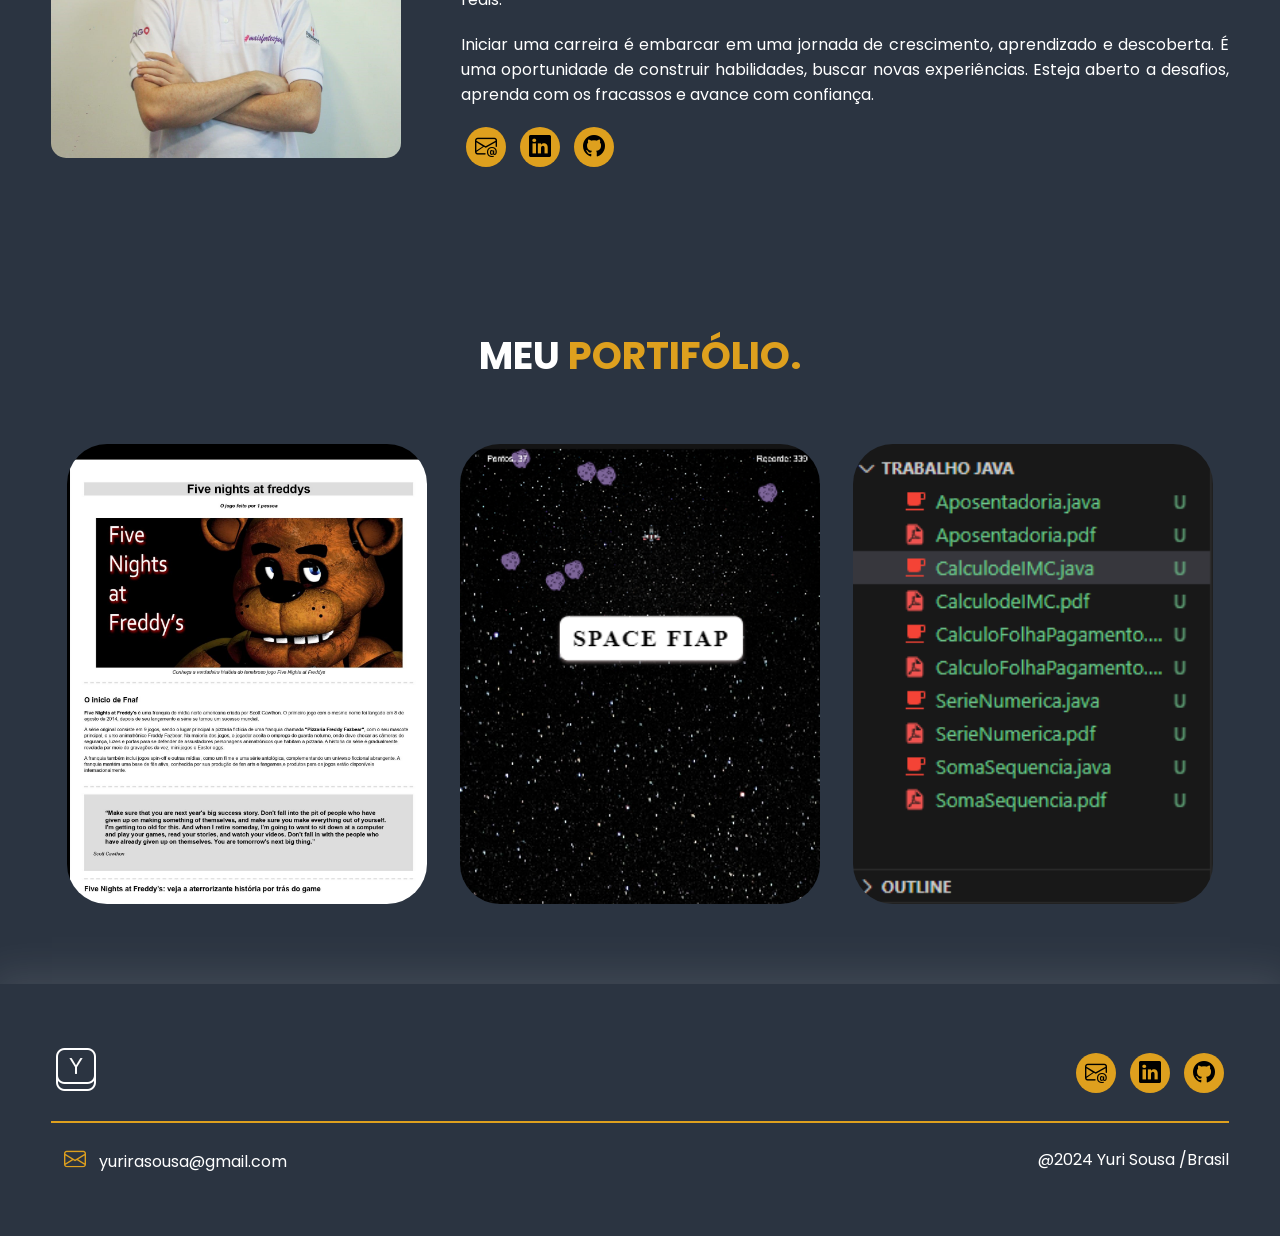
==== commit 562d51fb: "atualização" ====
--- a/index.html
+++ b/index.html
@@ -143,8 +143,7 @@
                             Sistema da Informação e estou entusiasmado para aplicar meus conhecimentos em desafios
                             reais.</P>
                         <P>Iniciar uma carreira é embarcar em uma jornada de crescimento, aprendizado e descoberta. É
-                            uma oportunidade de construir habilidades, buscar novas experiências e expandir sua rede de
-                            contatos. Esteja aberto a desafios, aprenda com os fracassos e avance com confiança.</P>
+                            uma oportunidade de construir habilidades, buscar novas experiências. Esteja aberto a desafios, aprenda com os fracassos e avance com confiança.</P>
 
                         <div class="btn-social">
                             <a href="mailto:yurirapha74@gmail.com" target="_blank"><button><i
@@ -164,13 +163,13 @@
                 <h2 class="titulo">MEU <span>PORTIFÓLIO.</span></h2>
                 <div class="flex">
                     <div class="img-port" style="background-image: url(img/Página\ de\ tributo_\ FNAF.jpg);">
-                        <div class="overlay">PROJETO1</div>
-                    </div>
-                    <div class="img-port" style="background-image: url(img/Página\ de\ tributo_\ FNAF.jpg);">
-                        <div class="overlay">PROJETO2</div>
-                    </div>
-                    <div class="img-port" style="background-image: url(img/Página\ de\ tributo_\ FNAF.jpg);">
-                        <div class="overlay">PROJETO3</div>
+                        <div class="overlay">PROJETO WIKI</div>
+                    </div>
+                    <div class="img-port" style="background-image: url(img/space\ fiap.png);">
+                        <div class="overlay">SPACE FIAP</div>
+                    </div>
+                    <div class="img-port" style="background-image: url(img/PROJETO\ JAVA.png);">
+                        <div class="overlay">PROJETO JAVA</div>
                     </div>
                 </div>
             </div> <!--interface-->
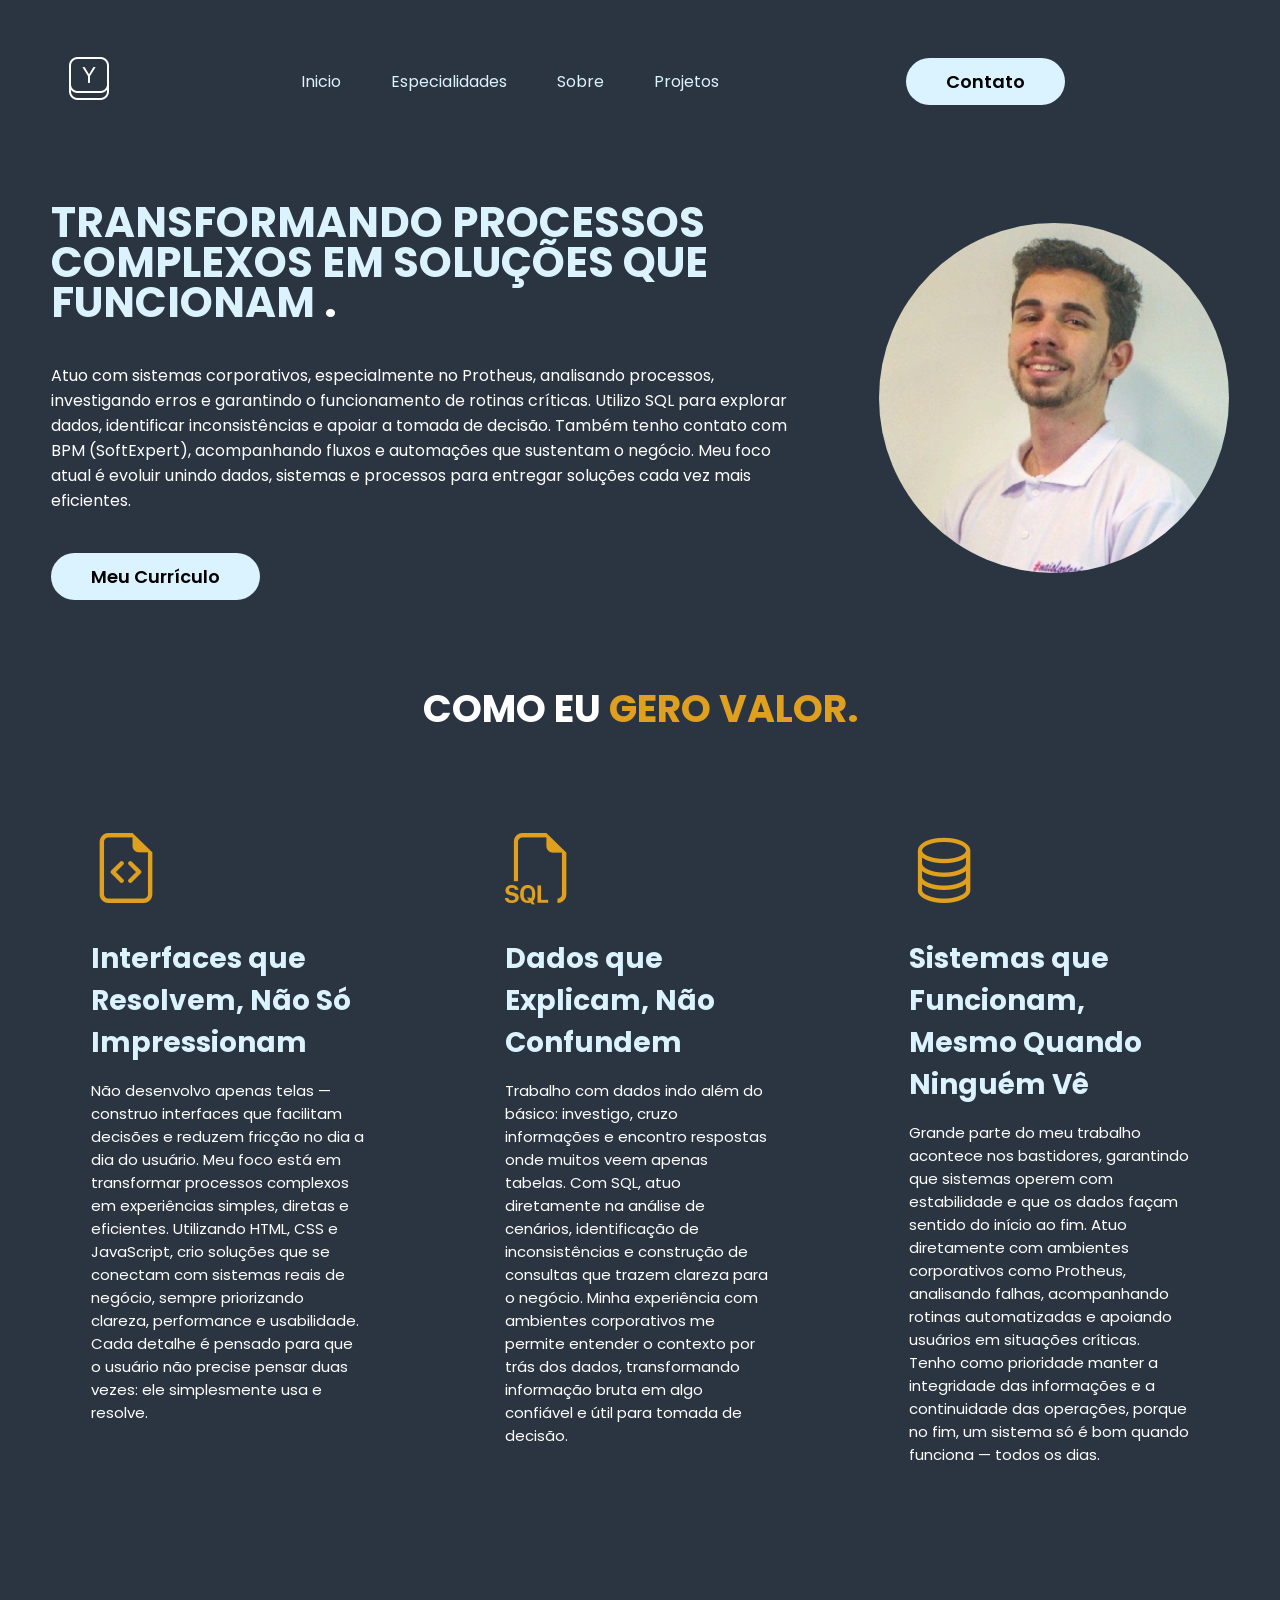
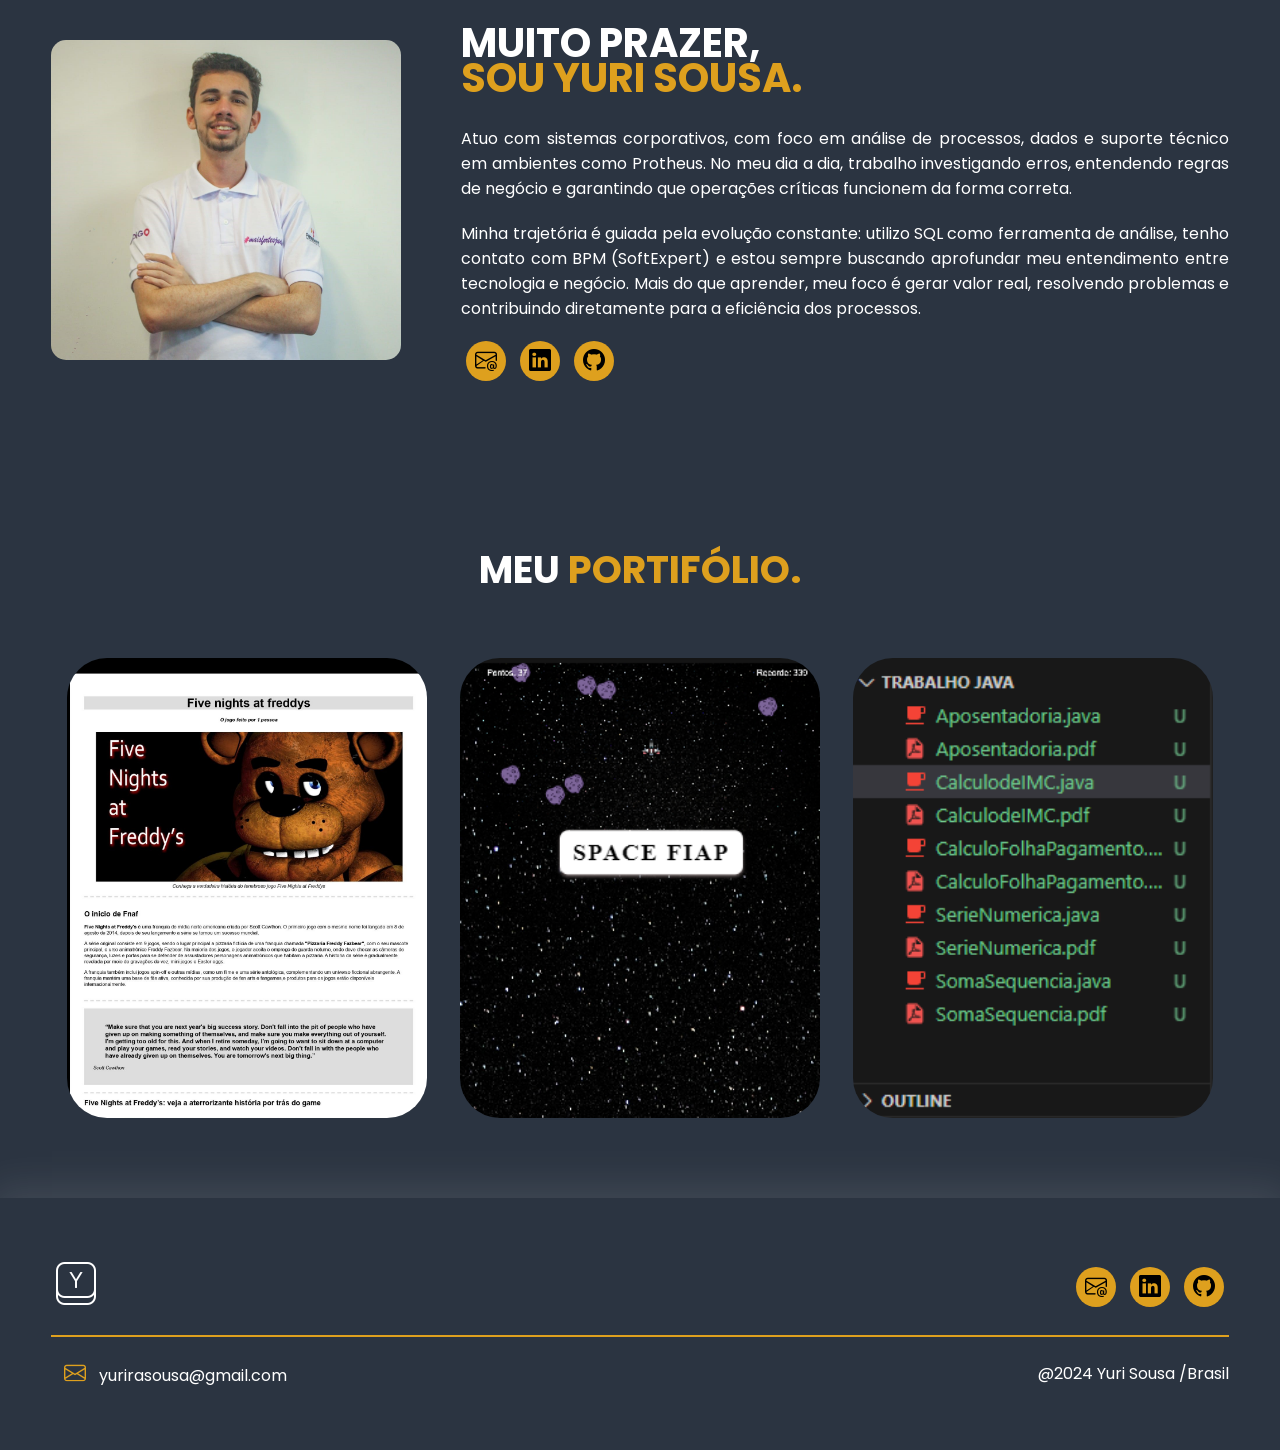
==== commit 50bb5e0a: "ATUALIZAÇÃO" ====
--- a/index.html
+++ b/index.html
@@ -76,11 +76,13 @@
             <div class="interface">
                 <div class="flex">
                     <div class="txt-topo-site">
-                        <h1>EM UM MUNDO ONDE TUDO É DIGITAL, A INOVAÇÃO É A CHAVE PARA O SUCESSO <span>.</span></h1>
-                        <p>Na interseção entre a criatividade humana e o potencial ilimitado da tecnologia, encontramos
-                            um terreno fértil para a inovação. Ao explorar e aproveitar as ferramentas e os recursos
-                            disponíveis na era digital, somos capazes de transformar ideias em realidade e moldar o
-                            futuro com nossas próprias mãos.</p>
+                        <h1>TRANSFORMANDO PROCESSOS COMPLEXOS EM SOLUÇÕES QUE FUNCIONAM <span>.</span></h1>
+                        <p>Atuo com sistemas corporativos, especialmente no Protheus, analisando processos, investigando
+                            erros e garantindo o funcionamento de rotinas críticas. Utilizo SQL para explorar dados,
+                            identificar inconsistências e apoiar a tomada de decisão. Também tenho contato com BPM
+                            (SoftExpert), acompanhando fluxos e automações que sustentam o negócio. Meu foco atual é
+                            evoluir unindo dados, sistemas e processos para entregar soluções cada vez mais eficientes.
+                        </p>
                         <div class="btn-contato">
                             <a href="pdf/curriculo.pdf" download><button>Meu Currículo</button></a>
                         </div>
@@ -95,38 +97,43 @@
 
         <section class="especialidades" id="especialidades">
             <div class="interface">
-                <h2 class="titulo">MINHAS <span>ESPECIALIDADES.</span></h2>
+                <h2 class="titulo">COMO EU <span>GERO VALOR.</span></h2>
                 <div class="flex">
                     <div class="especialidades-box">
                         <i class="bi bi-file-earmark-code"></i>
-                        <h3>Front-End</h3>
-                        <p>O Front End é a porta de entrada para a experiência digital. É onde a criatividade encontra a
-                            tecnologia, transformando conceitos em interfaces intuitivas e envolventes. Com Front End sou responsável por traduzir designs em código, garantindo
-                            que cada interação seja fluida e cativante. Com habilidades em HTML, CSS e JavaScript, eles
-                            constroem o rosto da web, tornando a jornada do usuário tão agradável quanto memorável.</p>
+                        <h3>Interfaces que Resolvem, Não Só Impressionam</h3>
+                        <p>Não desenvolvo apenas telas — construo interfaces que facilitam decisões e reduzem fricção no
+                            dia a dia do usuário. Meu foco está em transformar processos complexos em experiências
+                            simples, diretas e eficientes. Utilizando HTML, CSS e JavaScript, crio soluções que se
+                            conectam com sistemas reais de negócio, sempre priorizando clareza, performance e
+                            usabilidade. Cada detalhe é pensado para que o usuário não precise pensar duas vezes: ele
+                            simplesmente usa e resolve.</p>
                     </div> <!--especialidades-box-->
 
                     <div class="especialidades-box">
                         <i class="bi bi-filetype-sql"></i>
-                        <h3>SQL</h3>
-                        <p>SQL, ou Structured Query Language, é a linguagem de consulta padrão para bancos de dados
-                            relacionais. Com sua sintaxe simples e poderosa, o SQL permite aos desenvolvedores gerenciar
-                            e manipular dados de forma eficiente. Desde consultas básicas até operações complexas de
-                            junção e agregação, o SQL oferece uma maneira poderosa de interagir com os dados, tornando-o
-                            essencial para qualquer pessoa envolvida no desenvolvimento e na análise de sistemas de
-                            banco de dados.</p>
+                        <h3>Dados que Explicam, Não Confundem</h3>
+                        <p>Trabalho com dados indo além do básico: investigo, cruzo informações e encontro respostas
+                            onde muitos veem apenas tabelas. Com SQL, atuo diretamente na análise de cenários,
+                            identificação de inconsistências e construção de consultas que trazem clareza para o
+                            negócio. Minha experiência com ambientes corporativos me permite entender o contexto por
+                            trás dos dados, transformando informação bruta em algo confiável e útil para tomada de
+                            decisão.</p>
                     </div> <!--especialidades-box-->
 
                     <div class="especialidades-box">
                         <i class="bi bi-database"></i>
-                        <h3>Database</h3>
-                        <p>Um banco de dados é um sistema organizado para armazenar, gerenciar e recuperar informações
-                            de forma estruturada. Ele serve como uma base de dados centralizada para aplicativos e
-                            sistemas, permitindo o armazenamento eficiente e a recuperação rápida de dados, facilitando
-                            assim a tomada de decisões e o desenvolvimento de soluções tecnológicas.</p>
+                        <h3>Sistemas que Funcionam, Mesmo Quando Ninguém Vê</h3>
+                        <p>Grande parte do meu trabalho acontece nos bastidores, garantindo que sistemas operem com
+                            estabilidade e que os dados façam sentido do início ao fim. Atuo diretamente com ambientes
+                            corporativos como Protheus, analisando falhas, acompanhando rotinas automatizadas e apoiando
+                            usuários em situações críticas. Tenho como prioridade manter a integridade das informações e
+                            a continuidade das operações, porque no fim, um sistema só é bom quando funciona — todos os
+                            dias.</p>
                     </div> <!--especialidades-box-->
-
-                </div> <!--Flex-->
+                </div>
+
+            </div> <!--Flex-->
             </div> <!--interface-->
         </section> <!---Especialidades--->
 
@@ -139,12 +146,13 @@
 
                     <div class="txt-sobre">
                         <h2>MUITO PRAZER, <span>SOU YURI SOUSA.</span> </h2>
-                        <P>Iniciando minha carreira no mercado com determinação e sede de aprendizado! Sou estudante de
-                            Sistema da Informação e estou entusiasmado para aplicar meus conhecimentos em desafios
-                            reais.</P>
-                        <P>Iniciar uma carreira é embarcar em uma jornada de crescimento, aprendizado e descoberta. É
-                            uma oportunidade de construir habilidades, buscar novas experiências. Esteja aberto a desafios, aprenda com os fracassos e avance com confiança.</P>
-
+                        <P>Atuo com sistemas corporativos, com foco em análise de processos, dados e suporte técnico em
+                            ambientes como Protheus. No meu dia a dia, trabalho investigando erros, entendendo regras de
+                            negócio e garantindo que operações críticas funcionem da forma correta.</P>
+                        <P>Minha trajetória é guiada pela evolução constante: utilizo SQL como ferramenta de análise,
+                            tenho contato com BPM (SoftExpert) e estou sempre buscando aprofundar meu entendimento entre
+                            tecnologia e negócio. Mais do que aprender, meu foco é gerar valor real, resolvendo
+                            problemas e contribuindo diretamente para a eficiência dos processos.</P>
                         <div class="btn-social">
                             <a href="mailto:yurirapha74@gmail.com" target="_blank"><button><i
                                         class="bi bi-envelope-at"></i></button></a>
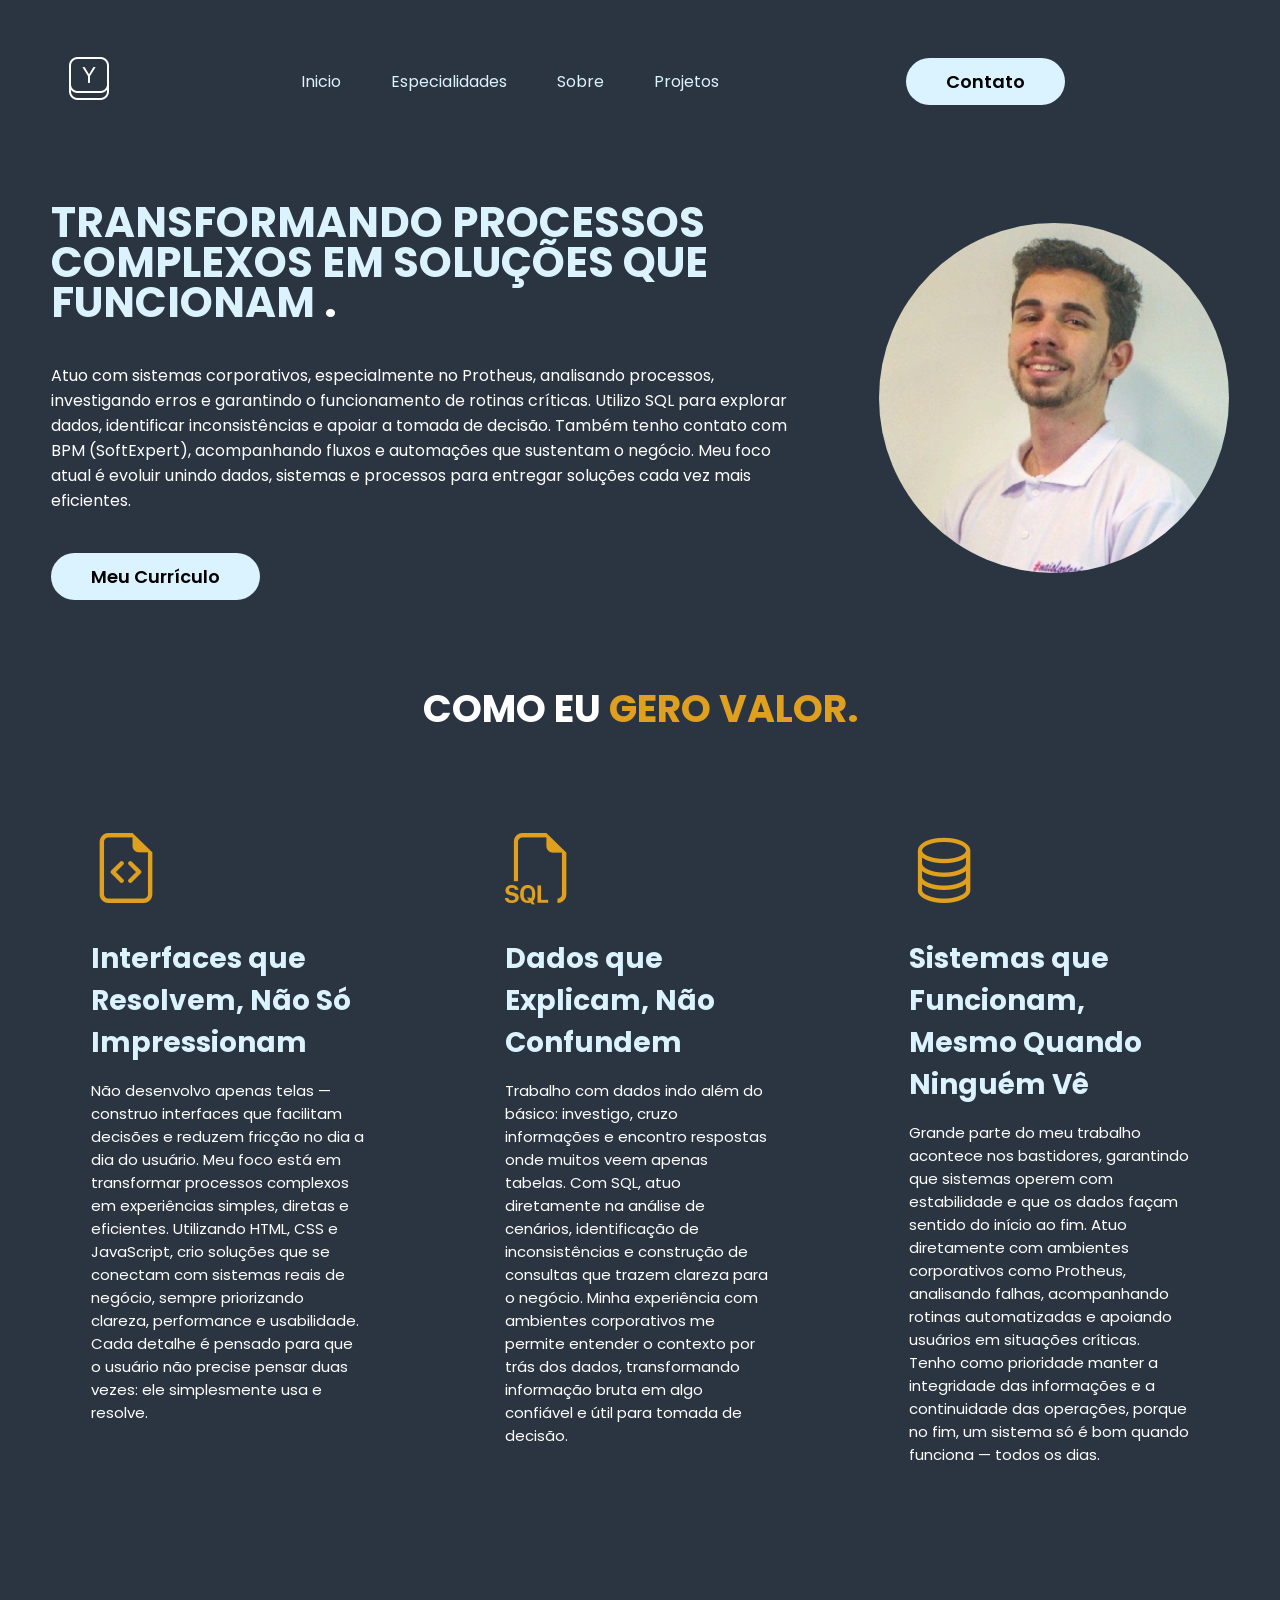
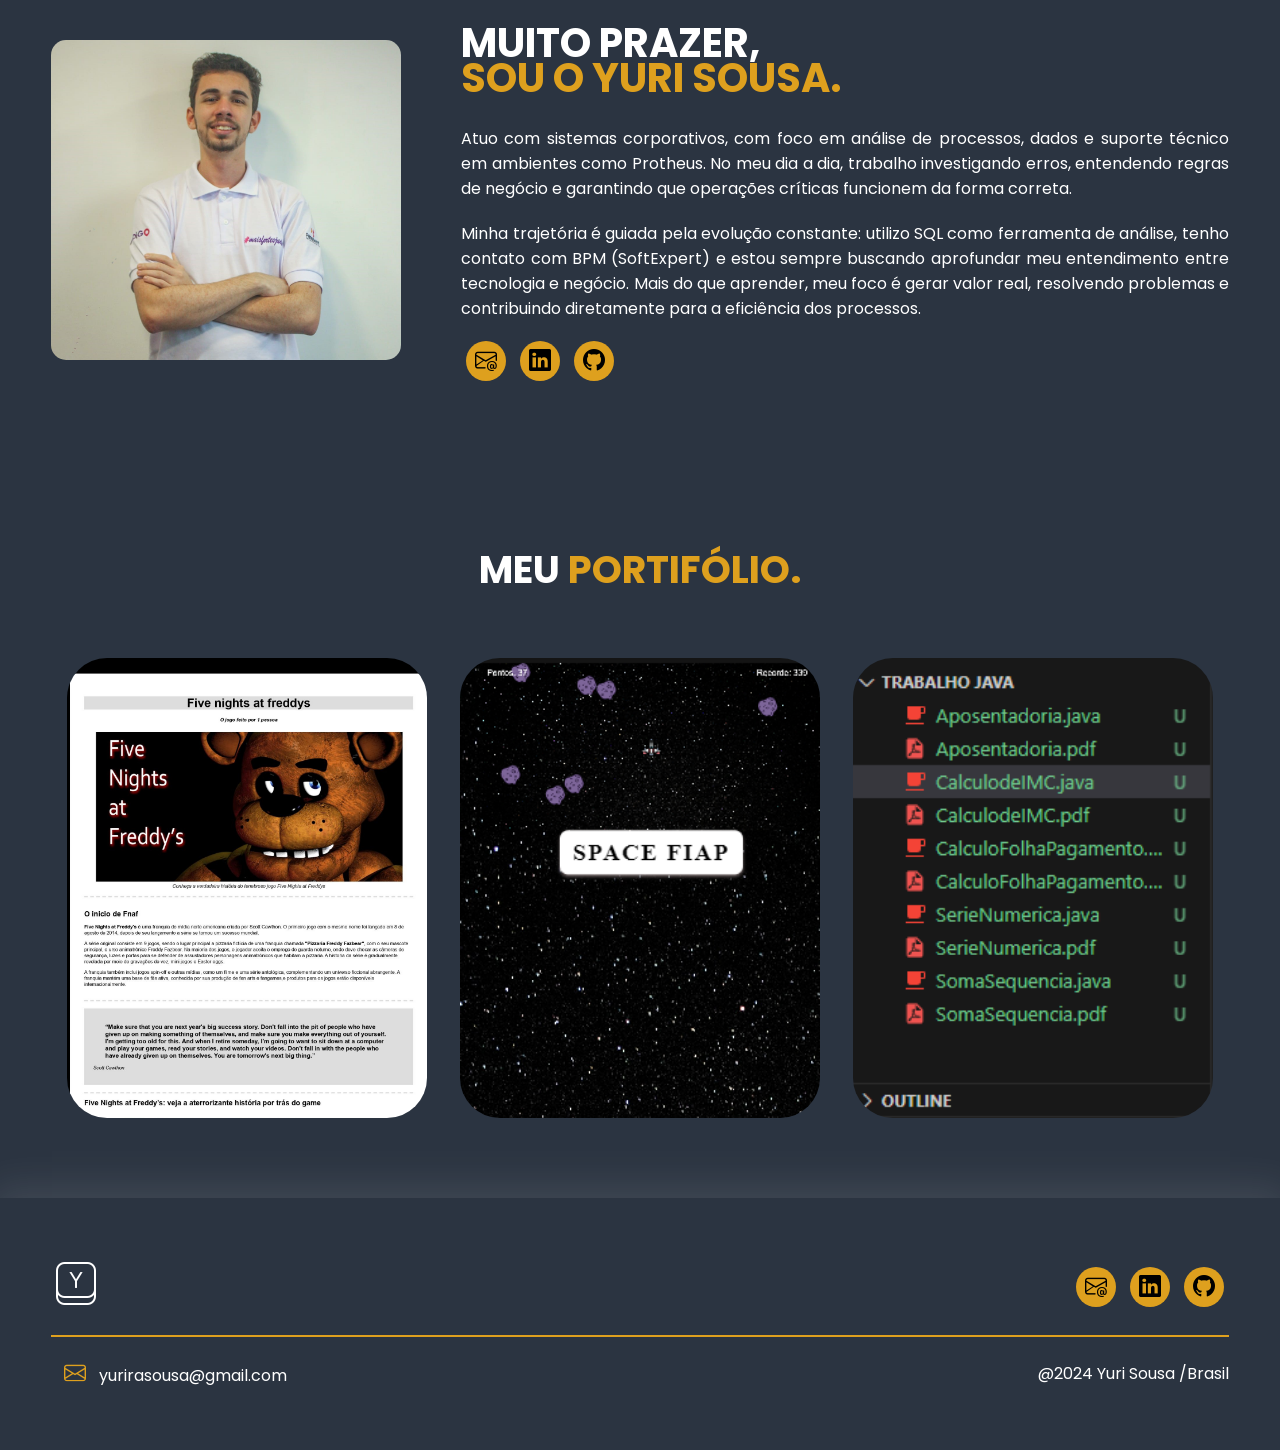
==== commit 9593ab8d: "portugues" ====
--- a/index.html
+++ b/index.html
@@ -145,7 +145,7 @@
                     </div> <!--img-sobre-->
 
                     <div class="txt-sobre">
-                        <h2>MUITO PRAZER, <span>SOU YURI SOUSA.</span> </h2>
+                        <h2>MUITO PRAZER, <span>SOU O YURI SOUSA.</span> </h2>
                         <P>Atuo com sistemas corporativos, com foco em análise de processos, dados e suporte técnico em
                             ambientes como Protheus. No meu dia a dia, trabalho investigando erros, entendendo regras de
                             negócio e garantindo que operações críticas funcionem da forma correta.</P>
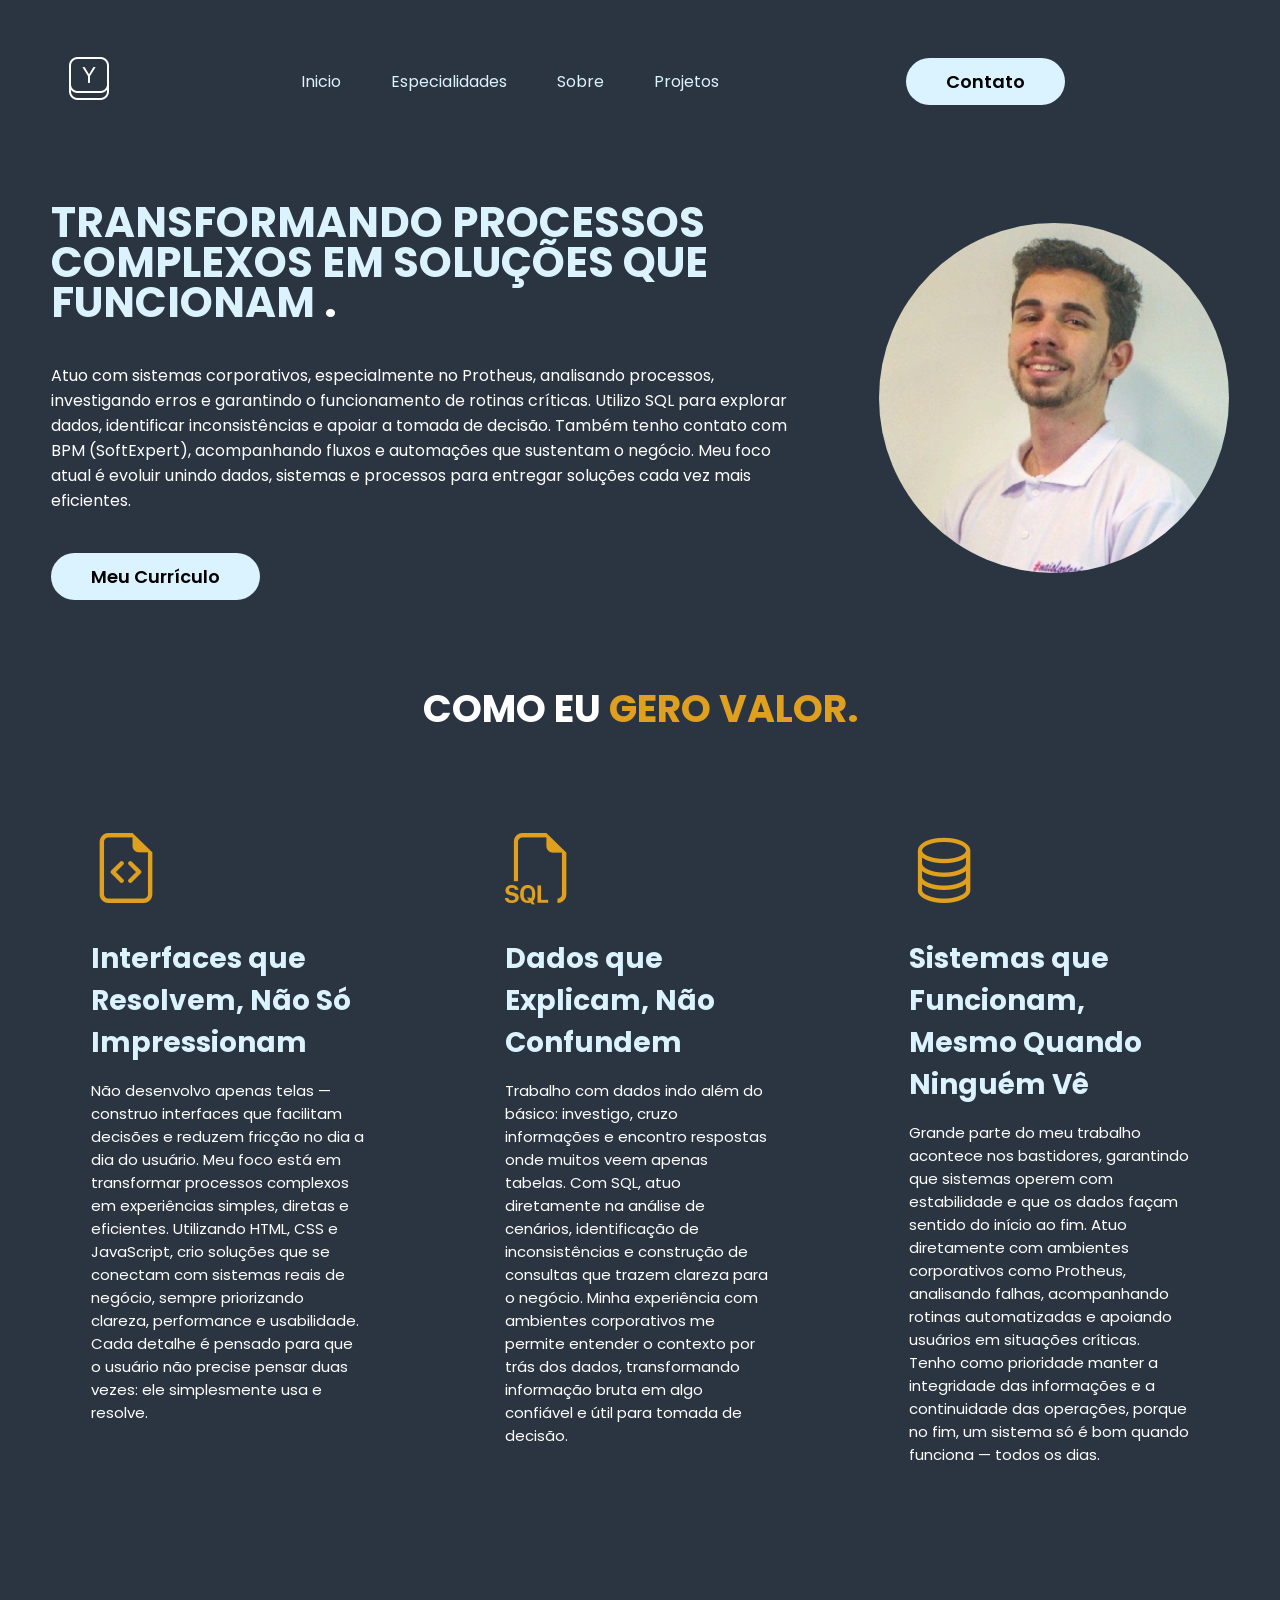
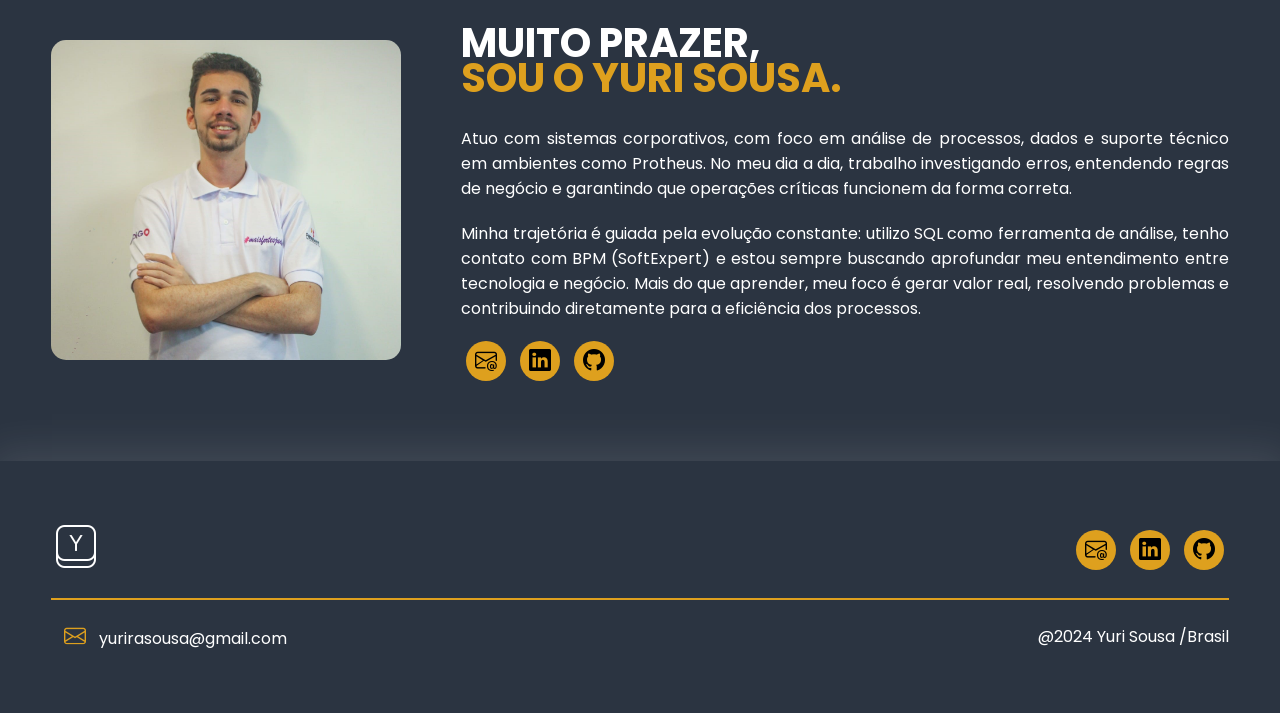
==== commit e005d05b: "oculta atividades" ====
--- a/index.html
+++ b/index.html
@@ -166,7 +166,7 @@
             </div> <!--interface--->
         </section> <!--sobre--->
 
-        <section class="portifolio" id="portifolio">
+        <!-- <section class="portifolio" id="portifolio">
             <div class="interface">
                 <h2 class="titulo">MEU <span>PORTIFÓLIO.</span></h2>
                 <div class="flex">
@@ -180,8 +180,8 @@
                         <div class="overlay">PROJETO JAVA</div>
                     </div>
                 </div>
-            </div> <!--interface-->
-        </section> <!--portifolio-->
+            </div> 
+        </section> --->
     </main>
 
     <footer id="contato">
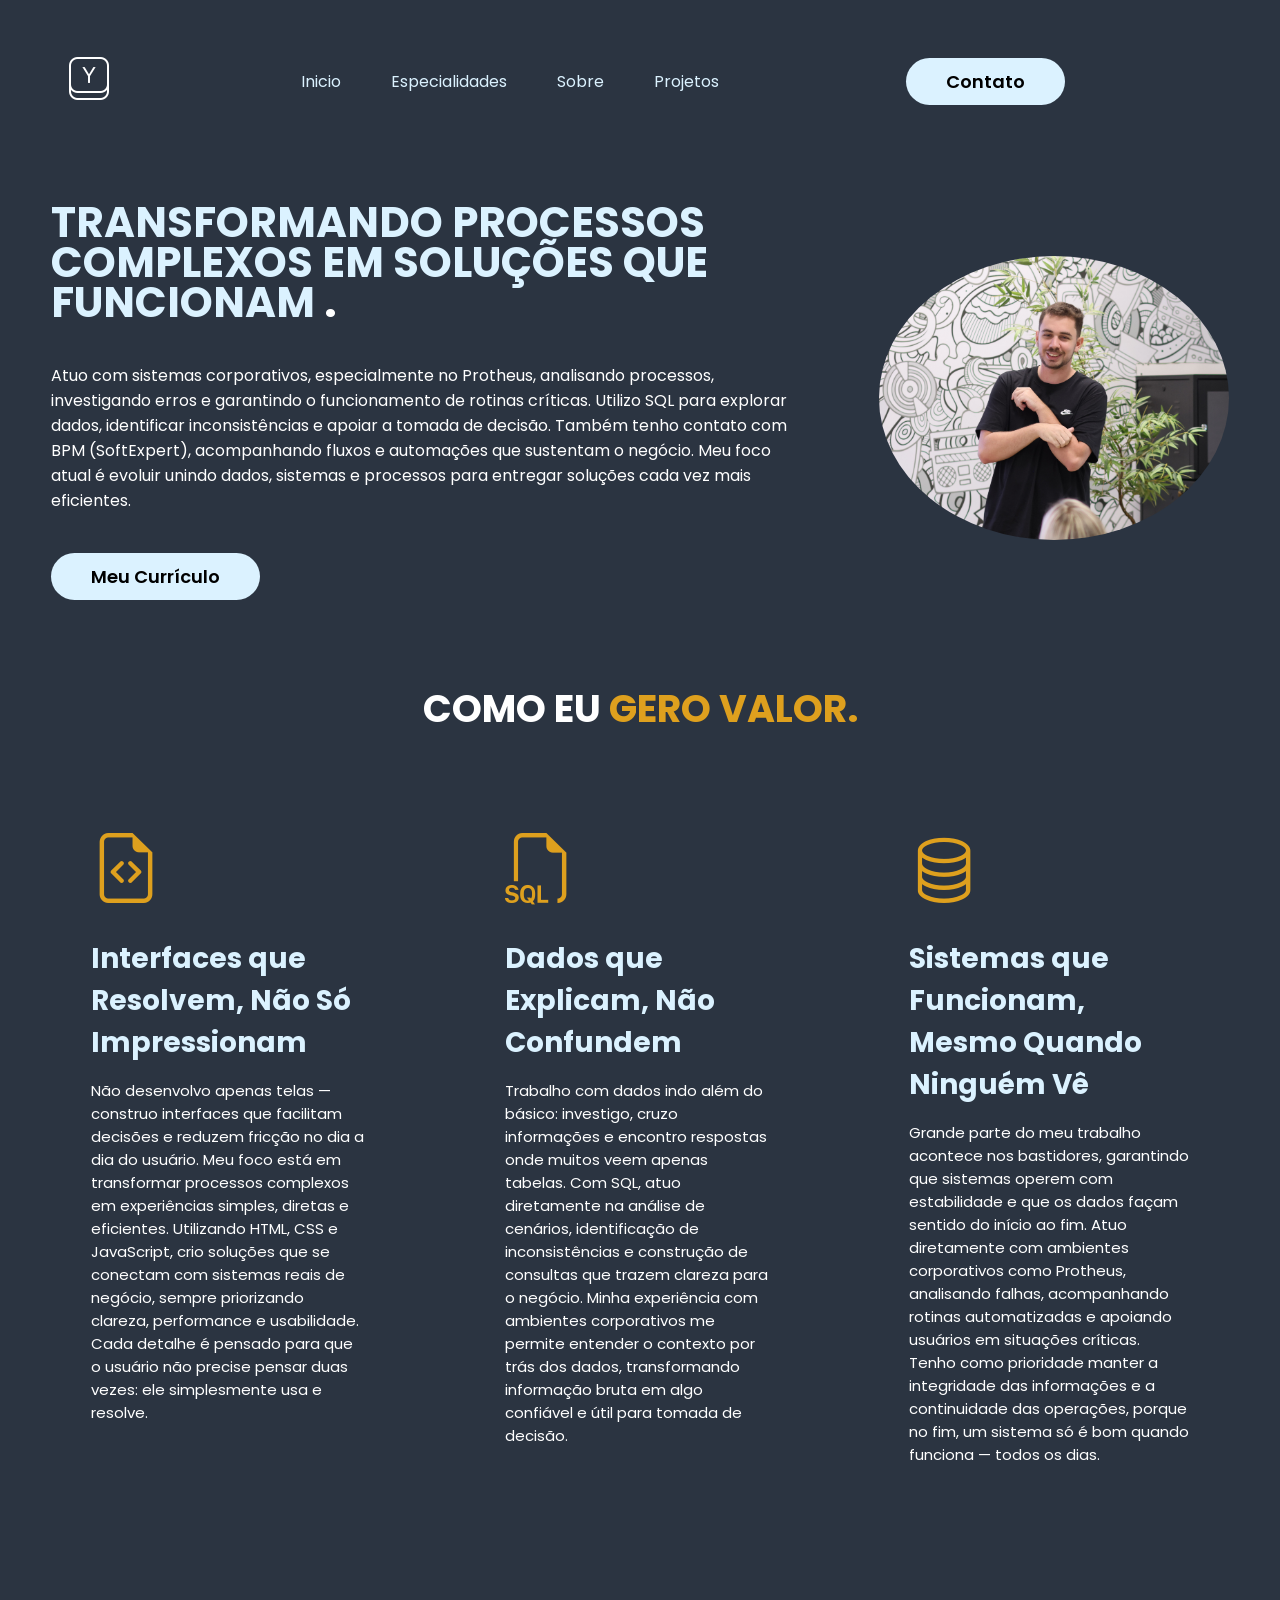
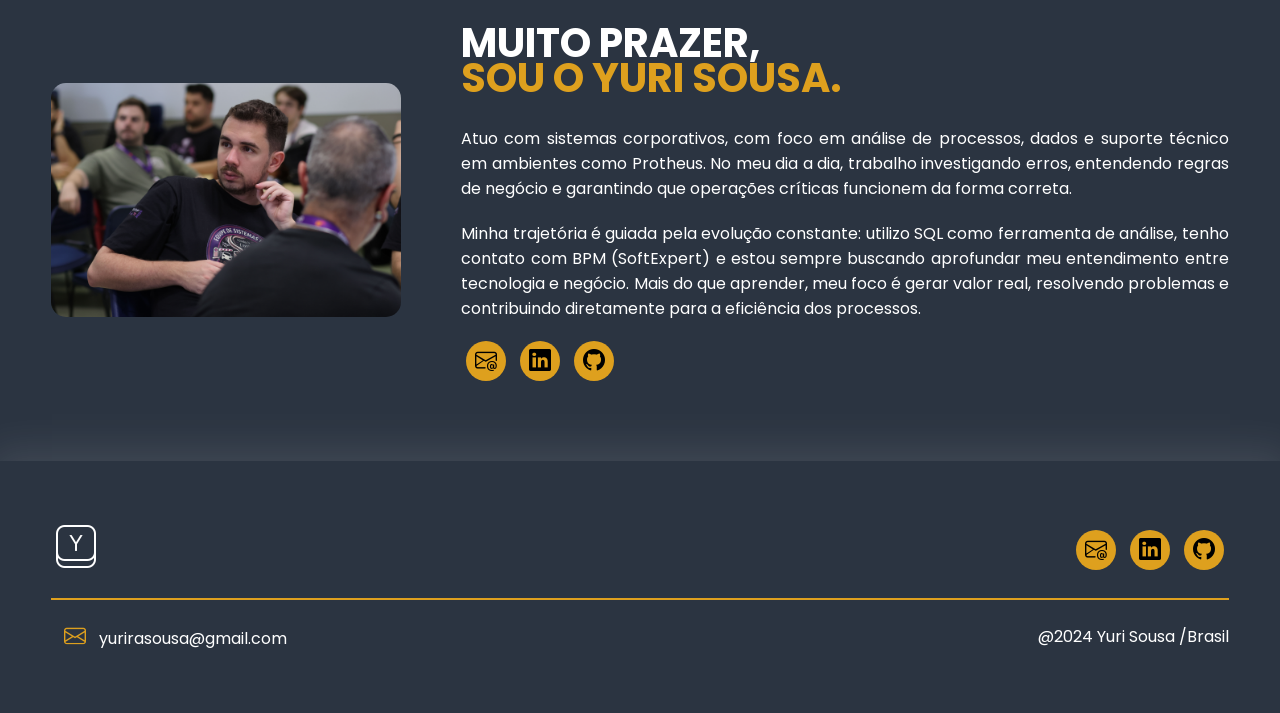
==== commit 7f02af04: "fotos" ====
--- a/index.html
+++ b/index.html
@@ -89,7 +89,7 @@
 
                     </div> <!--txt-topo-site-->
                     <div class="img-topo-site">
-                        <img src="img/1664820093881.jpg" alt="minha imagem">
+                        <img src="img/yuri_att.jpg" alt="minha imagem">
                     </div> <!--img-topo-site-->
                 </div>
             </div><!--interface-->
@@ -141,7 +141,7 @@
             <div class="interface">
                 <div class="flex">
                     <div class="img-sobre">
-                        <img src="img/perfil.jpg" alt="Imagem de Perfil">
+                        <img src="img/yuriperfil1.jpg" alt="Imagem de Perfil">
                     </div> <!--img-sobre-->
 
                     <div class="txt-sobre">
